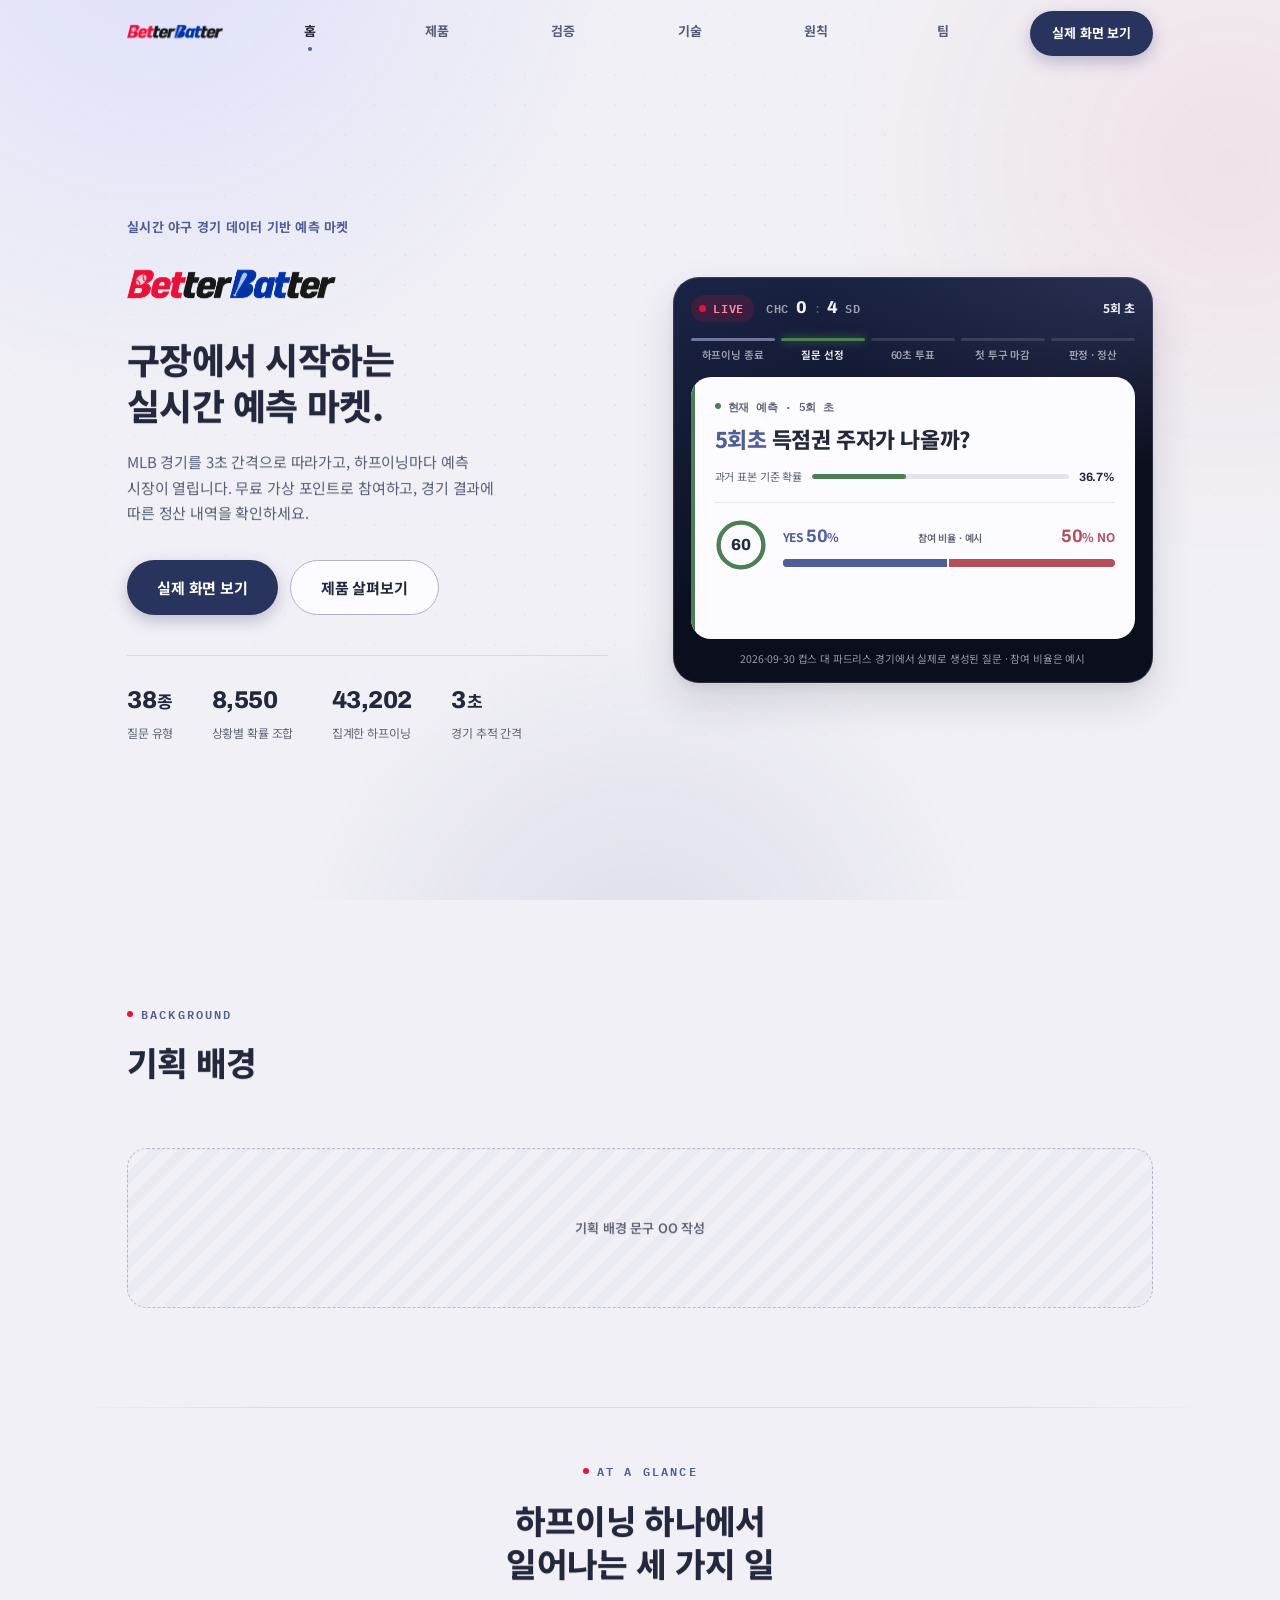
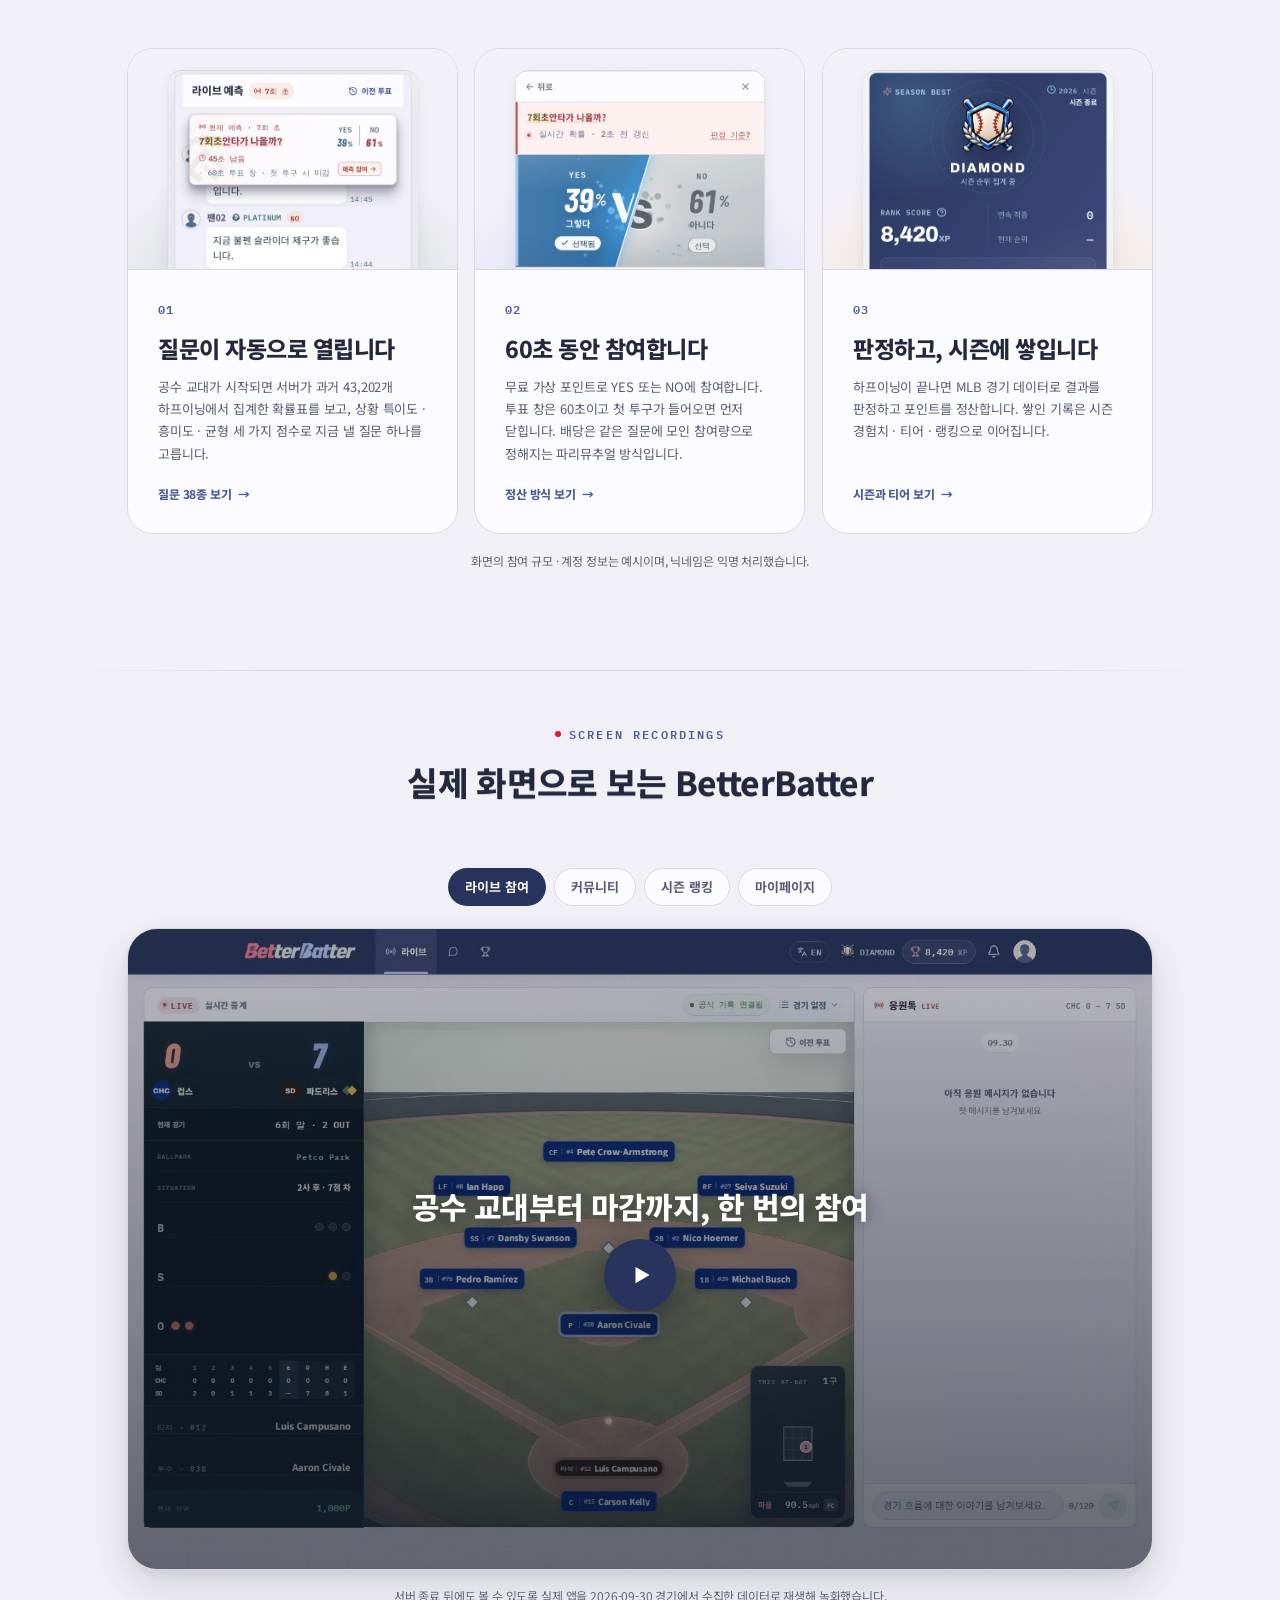
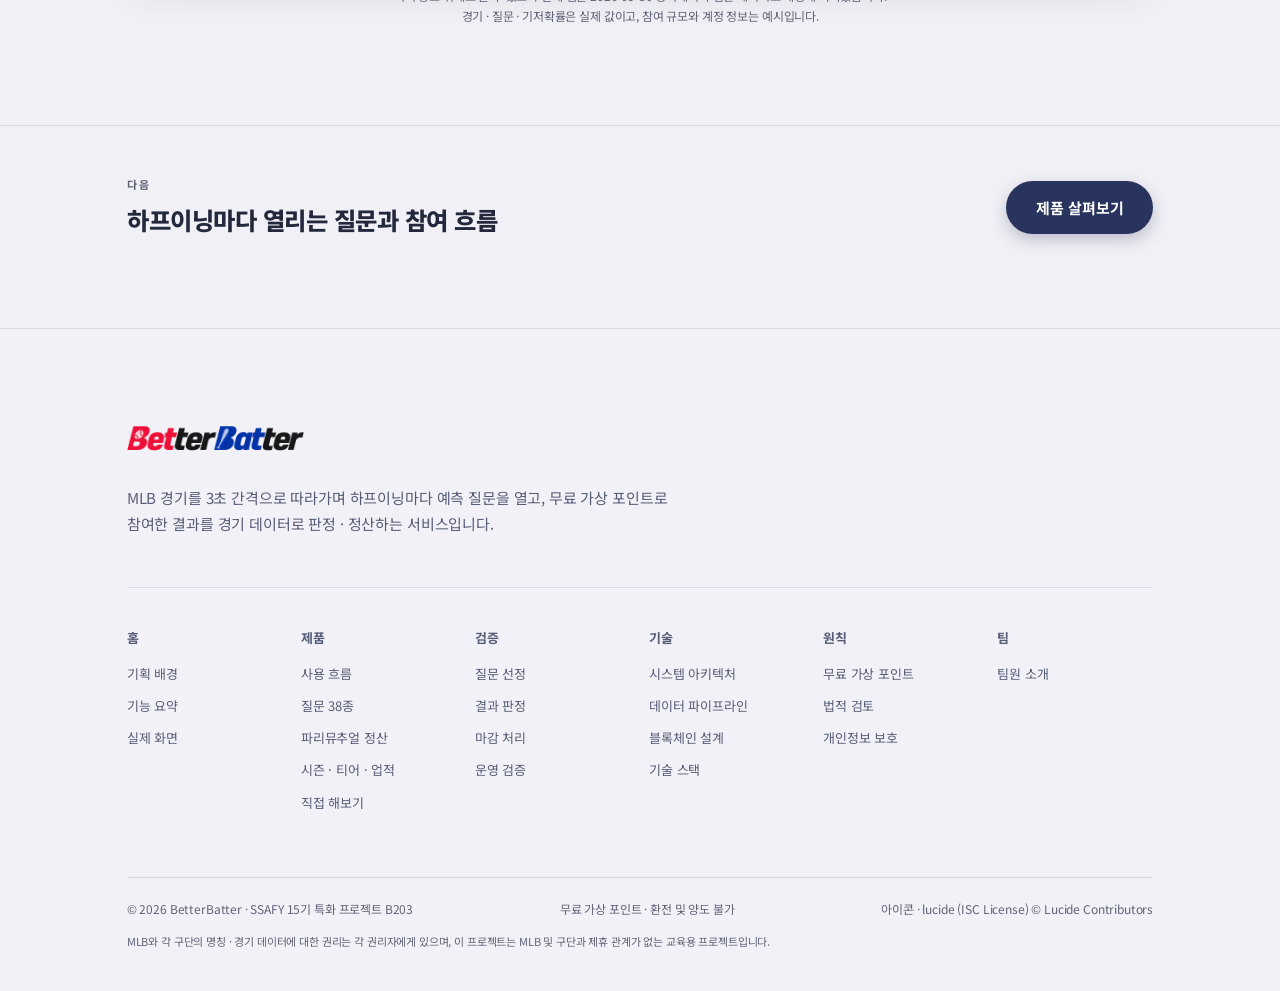
==== index.html @ ef6a7264 "refactor: 레포지토리 구조 변경" ====
<!doctype html>
<html lang="ko">
<head>
  <meta charset="utf-8">
  <meta name="viewport" content="width=device-width, initial-scale=1, viewport-fit=cover">
  <meta name="theme-color" content="#F1F0F6">

  <title>BetterBatter — 실시간 야구 경기 데이터 기반 예측 마켓</title>
  <meta name="description" content="MLB 경기를 3초 간격으로 따라가며 하프이닝마다 예측 질문을 열고, 무료 가상 포인트로 참여한 결과를 경기 데이터로 판정 · 정산하는 서비스입니다.">
  <meta name="author" content="BetterBatter · SSAFY 15기 B203">

  <!-- 공유 카드 (Open Graph / Twitter)
       og:image · og:url은 전체 주소여야 한다. GitHub Pages 기본 주소 기준이며,
       주소가 바뀌면 6개 문서의 이 블록을 함께 고친다. -->
  <meta property="og:type" content="website">
  <meta property="og:title" content="BetterBatter — 실시간 야구 경기 데이터 기반 예측 마켓">
  <meta property="og:description" content="MLB 경기를 3초 간격으로 따라가며 하프이닝마다 예측 질문을 열고, 무료 가상 포인트로 참여한 결과를 경기 데이터로 판정 · 정산하는 서비스입니다.">
  <meta property="og:site_name" content="BetterBatter">
  <meta property="og:locale" content="ko_KR">
  <meta property="og:url" content="https://seonmin-s2.github.io/betterbatter_landing/">
  <meta property="og:image" content="https://seonmin-s2.github.io/betterbatter_landing/assets/og-image.png">
  <meta property="og:image:width" content="1200">
  <meta property="og:image:height" content="630">
  <meta property="og:image:alt" content="BetterBatter — 구장에서 시작하는 실시간 예측 마켓">
  <meta name="twitter:card" content="summary_large_image">
  <meta name="twitter:image" content="https://seonmin-s2.github.io/betterbatter_landing/assets/og-image.png">

  <link rel="icon" href="assets/brand/favicon-64.png" type="image/png">
  <link rel="apple-touch-icon" href="assets/brand/apple-touch-icon.png">

  <!-- 서체 — 앱(ui/src/styles.css)과 같은 네 가족.
       본문 Noto Sans KR · 라틴 제목과 숫자 Archivo · 스코어 Barlow Condensed · 기록 IBM Plex Mono.
       불러오지 못해도 시스템 서체로 자연스럽게 떨어진다. -->
  <link rel="preconnect" href="https://fonts.googleapis.com">
  <link rel="preconnect" href="https://fonts.gstatic.com" crossorigin>
  <link rel="stylesheet" href="https://fonts.googleapis.com/css2?family=Archivo:wght@500;600;700;800&family=Barlow+Condensed:ital,wght@1,600;1,700;1,800&family=IBM+Plex+Mono:wght@500;600&family=Noto+Sans+KR:wght@400;500;600;700;800&display=swap">

  <!-- ── 스타일 ────────────────────────────────────────────────────
       css/base 는 여섯 페이지가 함께 쓰고, css/pages/<페이지> 는 이 페이지 전용입니다.
       읽는 순서 = 겹치는 순서.
       ------------------------------------------------------------ -->
  <link rel="stylesheet" href="css/base/00-tokens.css">
  <link rel="stylesheet" href="css/base/01-base.css">
  <link rel="stylesheet" href="css/base/02-layout.css">
  <link rel="stylesheet" href="css/base/03-motion.css">
  <link rel="stylesheet" href="css/base/04-components.css">
  <link rel="stylesheet" href="css/base/05-closing.css">
  <link rel="stylesheet" href="css/pages/home/hero.css">
  <link rel="stylesheet" href="css/pages/home/glance.css">
  <link rel="stylesheet" href="css/pages/home/film.css">

  <script type="module" src="js/main.js"></script>

  <!-- 안전장치 ------------------------------------------------------------
       등장 연출([data-reveal])은 처음에 opacity:0이라, JS가 못 돌면
       화면이 빈 채로 남는다. 아래 두 가지로 막는다.
         1) JS 자체가 꺼져 있으면  html에 .js가 안 붙어 → 모두 보임
         2) JS는 켜졌는데 모듈이 실패하면(예: file:// 로 직접 열었을 때)
            1.8초 뒤 .reveal-fallback이 붙어 → 모두 보임
       ※ file:// 에서는 ES 모듈이 CORS로 막힙니다. 로컬 확인은 반드시
         간이 서버로 여세요 (README의 "로컬에서 보기" 참고).
       --------------------------------------------------------------------- -->
  <script>
    document.documentElement.classList.add("js");
    setTimeout(function () {
      var root = document.documentElement;
      if (!root.classList.contains("is-ready")) root.classList.add("reveal-fallback");
    }, 1800);
  </script>
</head>

<body data-page="home">
  <a class="sr-only" href="#main">본문으로 건너뛰기</a>

  <!-- 화면에 고정된 분위기 레이어 (인디고 글로우 + 도트 그리드) -->
  <div class="page-atmosphere" aria-hidden="true"></div>

  <!-- 상단바와 푸터는 js/shared/chrome.js가 js/data/site.js의 NAV로 만든다.
       목차를 고칠 때 페이지 6장을 모두 열지 않도록 한 곳에 모아 두었다. -->
  <header class="site-nav"></header>
  <div class="scroll-progress" aria-hidden="true"></div>

  <main class="page-main" id="main">

    <!-- ══════════════════════════════════════════════════════════
         HERO — 서비스 선언 + 라이브 마켓 무대
         문구는 앱 소개 화면(/about)과 같다. 무대는 js/pages/home/heroMarket.js가 그린다.
         ══════════════════════════════════════════════════════════ -->
    <section class="hero" id="top">
      <div class="shell shell--wide">
        <div class="hero__grid">

          <div class="hero__copy" data-reveal-group="110">
            <p class="hero__kicker" data-reveal="fade">실시간 야구 경기 데이터 기반 예측 마켓</p>
            <h1 data-reveal>
              <img class="hero__wordmark" src="assets/brand/wordmark.webp" alt="BetterBatter" width="1583" height="446">
              <span class="hero__title">구장에서 시작하는<br>실시간 예측 마켓.</span>
            </h1>
            <p class="hero__lead" data-reveal>
              MLB 경기를 3초 간격으로 따라가고, 하프이닝마다 예측 시장이 열립니다.
              무료 가상 포인트로 참여하고, 경기 결과에 따른 정산 내역을 확인하세요.
            </p>
            <div class="hero__actions" data-reveal>
              <a class="btn btn--solid btn--lg" href="#film">실제 화면 보기</a>
              <a class="btn btn--outline btn--lg" href="product.html">제품 살펴보기</a>
            </div>
            <!-- 수치는 js/pages/home/home.data.js의 HERO_FACTS로 렌더 · 카운트업 -->
            <div class="hero__facts" data-reveal="fade"></div>
          </div>

          <div class="hero__stage" data-reveal="scale">
            <div class="stage" role="img"
                 aria-label="하프이닝이 끝나면 질문이 열리고, 60초 동안 투표한 뒤 첫 투구에 마감되는 과정을 실제 경기에서 생성된 질문으로 재생하는 화면"></div>
          </div>

        </div>
      </div>
    </section>

    <section class="section" id="why">
      <div class="shell shell--wide">
        <div class="section-head" data-reveal-group>
          <p class="eyebrow" data-reveal="fade">Background</p>
          <h2 class="section-title" data-reveal>기획 배경</h2>
        </div>
        <div class="placeholder" data-reveal>기획 배경 문구 OO 작성</div>
      </div>
    </section>

    <!-- ══════════════════════════════════════════════════════════
         기능 요약 3장 — 자세한 내용은 제품 페이지에서
         화면은 실제 앱을 수집 데이터로 띄워 캡처한 것 (assets/screens)
         ══════════════════════════════════════════════════════════ -->
    <section class="section" id="glance">
      <div class="shell shell--wide">

        <div class="section-head section-head--center" data-reveal-group>
          <p class="eyebrow" data-reveal="fade">At a Glance</p>
          <h2 class="section-title" data-reveal>하프이닝 하나에서<br>일어나는 세 가지 일</h2>
        </div>

        <div class="glance" data-reveal-group="90">
          <a class="glance__card" href="product.html#questions" data-reveal style="--tone: var(--market-green)">
            <span class="glance__shot"><img src="assets/screens/glance-questions.webp" alt="라이브 화면에 열린 예측 질문 카드" width="1170" height="1100" loading="lazy"></span>
            <span class="glance__body">
              <span class="glance__num">01</span>
              <span class="glance__title">질문이 자동으로 열립니다</span>
              <span class="glance__desc">
                공수 교대가 시작되면 서버가 과거 43,202개 하프이닝에서 집계한 확률표를 보고,
                상황 특이도 · 흥미도 · 균형 세 가지 점수로 지금 낼 질문 하나를 고릅니다.
              </span>
              <span class="glance__more">질문 38종 보기</span>
            </span>
          </a>

          <a class="glance__card" href="product.html#payout" data-reveal style="--tone: var(--market-blue)">
            <span class="glance__shot"><img src="assets/screens/glance-vote.webp" alt="YES 또는 NO를 고르고 참여 포인트를 정하는 참여 화면" width="1170" height="1100" loading="lazy"></span>
            <span class="glance__body">
              <span class="glance__num">02</span>
              <span class="glance__title">60초 동안 참여합니다</span>
              <span class="glance__desc">
                무료 가상 포인트로 YES 또는 NO에 참여합니다. 투표 창은 60초이고 첫 투구가 들어오면
                먼저 닫힙니다. 배당은 같은 질문에 모인 참여량으로 정해지는 파리뮤추얼 방식입니다.
              </span>
              <span class="glance__more">정산 방식 보기</span>
            </span>
          </a>

          <a class="glance__card" href="product.html#season" data-reveal style="--tone: var(--market-gold)">
            <span class="glance__shot"><img src="assets/screens/glance-season.webp" alt="시즌 티어와 랭킹 점수를 보여 주는 랭킹 화면" width="1170" height="1100" loading="lazy"></span>
            <span class="glance__body">
              <span class="glance__num">03</span>
              <span class="glance__title">판정하고, 시즌에 쌓입니다</span>
              <span class="glance__desc">
                하프이닝이 끝나면 MLB 경기 데이터로 결과를 판정하고 포인트를 정산합니다.
                쌓인 기록은 시즌 경험치 · 티어 · 랭킹으로 이어집니다.
              </span>
              <span class="glance__more">시즌과 티어 보기</span>
            </span>
          </a>
        </div>

        <p class="glance__note" data-reveal="fade">화면의 참여 규모 · 계정 정보는 예시이며, 닉네임은 익명 처리했습니다.</p>

      </div>
    </section>

    <!-- ══════════════════════════════════════════════════════════
         FILM — 실제 앱 화면 녹화
         ══════════════════════════════════════════════════════════ -->
    <section class="section film" id="film">
      <div class="shell shell--wide">

        <div class="section-head section-head--center" data-reveal-group>
          <p class="eyebrow" data-reveal="fade">Screen Recordings</p>
          <h2 class="section-title" data-reveal>실제 화면으로 보는 BetterBatter</h2>
        </div>

        <!-- 탭은 js/pages/home/film.js가 home.data.js의 FILMS로 만든다 -->
        <div class="film__tabs" role="tablist" aria-label="영상 고르기" data-reveal="fade"></div>

        <div class="film__frame" id="film-frame" data-reveal="scale">
          <!-- preload="none" — 재생 버튼을 누르기 전까지 영상을 내려받지 않는다 -->
          <video class="film__video" playsinline preload="none" muted></video>

          <div class="film__cover">
            <p class="film__cover-title"></p>
            <button class="film__play" type="button" aria-label="영상 재생"></button>
          </div>

          <div class="film__controls">
            <button class="film__ctrl" type="button" data-film-toggle aria-label="재생"></button>
            <div class="film__bar"><div class="film__bar-fill"></div></div>
            <span class="film__time">0:00 / 0:00</span>
            <button class="film__ctrl" type="button" data-film-full aria-label="전체화면"></button>
          </div>
        </div>

        <p class="film__note" data-reveal="fade">
          서버 종료 뒤에도 볼 수 있도록 실제 앱을 2026-09-30 경기에서 수집한 데이터로 재생해 녹화했습니다.<br>
          경기 · 질문 · 기저확률은 실제 값이고, 참여 규모와 계정 정보는 예시입니다.
        </p>

      </div>
    </section>

    <!-- ══════════════════════════════════════════════════════════
         다음 페이지로
         ══════════════════════════════════════════════════════════ -->
    <section class="page-next">
      <div class="shell shell--wide">
        <div class="page-next__inner" data-reveal="fade">
          <div>
            <p class="page-next__label">다음</p>
            <p class="page-next__title">하프이닝마다 열리는 질문과 참여 흐름</p>
          </div>
          <a class="btn btn--solid btn--lg" href="product.html">제품 살펴보기</a>
        </div>
      </div>
    </section>

  </main>

  <footer class="site-footer"></footer>
</body>
</html>
---- css/base/00-tokens.css ----
/* ==========================================================================
   00-tokens.css — BetterBatter 랜딩 디자인 토큰
   --------------------------------------------------------------------------
   단일 출처
     · 앱 색 · 서체    ui/src/styles.css (:root)
     · 소개 화면 색    ui/src/landing.css (.bbl — ink · paper · coral · gold)
     · 브랜드 원색     ui/public/brand/better-batter-wordmark.webp 에서 추출
   앱 값을 그대로 가져오고, 랜딩 전용(넓은 화면 · 큰 타이포)만 뒤에 덧붙였다.

   ⚠️ 색을 바꾸려면 여기 [1] 원색 블록만 고치면 화면 전체가 따라온다.
      HEX를 다른 파일에 직접 쓰지 않는다 — 반드시 var(--...)를 경유한다.
   ========================================================================== */

:root {
  /* ------------------------------------------------------------------
     [1] 원색 — 팔레트의 원본
     ------------------------------------------------------------------ */
  /* 로고 3색 (워드마크에서 추출). 로고 전용이라 보정하지 않는다. */
  --brand-red: #ee0f38;
  --brand-blue: #0033a8;
  --brand-black: #171717;

  /* 앱 (styles.css) */
  --app-bg: #f1f0f6;
  --app-surface: #fcfbff;
  --app-surface-2: #f3f1f8;
  --app-surface-3: #e4e2ec;
  --app-line: #dad7e4;
  --app-line-strong: #b4b0c4;
  --app-text: #24283d;
  --app-soft: #575d76;
  --app-muted: #747990;
  --app-accent: #4f5d9a;
  --app-accent-deep: #e8eaf6;
  --app-nav: #29345e;
  --app-highlight: #c8ceff;
  --app-success: #3f7466;
  --app-danger: #b34f5b;

  /* 소개 화면 (landing.css) — 어두운 무대와 마켓 톤 */
  --stage-ink: #0a0e1d;
  --stage-ink-2: #111834;
  --stage-ink-3: #1b2447;
  --tone-coral: #e8635f;
  --tone-lav: #8b95e0;
  --tone-gold: #f2b33d;
  --tone-turf: #4e7f52;

  /* ------------------------------------------------------------------
     [2] 역할 기반 컬러 — 실제 마크업은 이 이름만 쓴다
     ------------------------------------------------------------------ */
  --color-primary: var(--app-accent);
  --color-primary-strong: var(--app-nav);
  --color-primary-soft: var(--app-highlight);
  --color-primary-faint: var(--app-accent-deep);

  /* 흰 글씨를 얹는 채워진 버튼 — 앱 네이비 (흰 글씨 대비 12.0:1) */
  --color-action: var(--app-nav);
  --color-action-hover: #1f284b;
  --color-action-disabled: #c9cbe0;

  /* 강조 한 점 — 로고 레드. 면이 아니라 선 · 점 · 형광펜에만 쓴다 */
  --color-signal: var(--brand-red);
  --color-signal-soft: rgba(238, 15, 56, 0.14);

  --color-background: var(--app-bg);
  --color-surface: var(--app-surface);
  --color-surface-tint: var(--app-surface-2);
  --color-surface-sunken: var(--app-surface-3);
  --color-scrim: rgba(10, 14, 29, 0.5);

  --color-border: var(--app-line);
  --color-border-strong: var(--app-line-strong);
  --color-divider: #e8e6ef;

  --color-text-primary: var(--app-text);
  --color-text-secondary: var(--app-soft);
  /* 앱의 --muted(#747990)는 배경 위 3.8:1이라 작은 글씨 기준(4.5:1)에 못 미친다.
     랜딩은 11~12px 고지 문구에 이 색을 쓰므로 같은 계열로 한 단계 어둡게 둔다 (5.25:1). */
  --color-text-tertiary: #5f6376;
  --color-text-accent: var(--app-accent);
  --color-text-on-primary: #ffffff;

  --color-success: var(--app-success);
  --color-danger: var(--app-danger);

  /* 어두운 무대 위 글자 (히어로 · 라이브 장면) */
  --color-stage: var(--stage-ink);
  --color-on-stage: #f4f3fa;
  --color-on-stage-dim: rgba(244, 243, 250, 0.62);
  --color-on-stage-line: rgba(255, 255, 255, 0.13);
  --color-signal-on-stage: #ff8a9d; /* 어두운 무대 위 LIVE 글자 — 로고 레드를 밝혀 대비 확보 */

  /* 마켓 카드 톤 — 서버 응답의 tone 값(coral · blue · green · gold)과 1:1 */
  --market-coral: var(--tone-coral);
  --market-blue: var(--tone-lav);
  --market-green: var(--tone-turf);
  --market-gold: var(--tone-gold);

  /* YES / NO — 앱 투표 카드와 같은 두 색 */
  --vote-yes: var(--app-accent);
  --vote-no: var(--app-danger);

  /* ------------------------------------------------------------------
     [3] 타이포그래피 — 앱과 같은 세 서체
        본문 Noto Sans KR · 라틴 제목과 숫자 Archivo · 기록 IBM Plex Mono
     ------------------------------------------------------------------ */
  --font-family: "Noto Sans KR", system-ui, -apple-system, "Apple SD Gothic Neo", "Malgun Gothic", sans-serif;
  --font-display: "Archivo", "Noto Sans KR", sans-serif;
  --font-mono: "IBM Plex Mono", ui-monospace, "SFMono-Regular", Menlo, Consolas, monospace;

  /* 앱 스케일 (styles.css의 --type-*) */
  --font-title: 20px;
  --font-heading: 17px;
  --font-body: 15px;
  --font-label: 13px;
  --font-caption: 12px;
  --font-micro: 11px;

  /* 랜딩 전용 — 뷰포트 반응형(clamp) */
  --font-hero: clamp(34px, 4.6vw, 62px);
  --font-section: clamp(24px, 2.6vw, 36px);
  --font-lead: clamp(15px, 1.1vw, 17px);
  --font-eyebrow: 12px;

  --leading-tight: 1.28;
  --leading-normal: 1.55;
  --leading-relaxed: 1.7;
  --tracking-tight: -0.02em;
  --tracking-normal: -0.01em;
  --tracking-eyebrow: 0.18em;

  /* ------------------------------------------------------------------
     [4] 형태 · 깊이 — 앱 --radius(11px) 기준
     ------------------------------------------------------------------ */
  --radius-xs: 7px;
  --radius-sm: 11px;
  --radius-md: 15px;
  --radius-lg: 20px;
  --radius-xl: 26px;
  --radius-pill: 999px;

  /* 그림자 기준색 — 앱 잉크(#24283d) 계열 */
  --shadow-xs: 0 1px 2px rgba(36, 40, 61, 0.06);
  --shadow-card: 0 1px 2px rgba(36, 40, 61, 0.05), 0 4px 14px rgba(36, 40, 61, 0.07);
  --shadow-raised: 0 2px 4px rgba(36, 40, 61, 0.06), 0 10px 24px rgba(36, 40, 61, 0.09);
  --shadow-float: 0 4px 8px rgba(36, 40, 61, 0.07), 0 18px 40px rgba(36, 40, 61, 0.14);
  --shadow-action: 0 6px 16px rgba(41, 52, 94, 0.26);

  /* ------------------------------------------------------------------
     [5] 모션
     ------------------------------------------------------------------ */
  --duration-fast: 130ms;
  --duration-base: 220ms;
  --duration-slow: 360ms;
  --duration-reveal: 760ms;
  --ease-out: cubic-bezier(0.22, 1, 0.36, 1);
  --ease-spring: cubic-bezier(0.34, 1.4, 0.64, 1);

  /* ------------------------------------------------------------------
     [6] 랜딩 레이아웃
     ------------------------------------------------------------------ */
  --shell-max: 1000px;      /* 본문 최대 폭 */
  --shell-wide: 1180px;     /* 넓게 쓰는 블록(그리드 · 화면 · 영상) */
  --shell-pad: clamp(20px, 6vw, 96px);
  --section-gap: clamp(88px, 11vh, 168px);
  --nav-height: 68px;
}

/* 애니메이션 최소화를 요청한 사용자에게는 전환 효과를 걷어낸다. */
@media (prefers-reduced-motion: reduce) {
  :root {
    --duration-fast: 0ms;
    --duration-base: 0ms;
    --duration-slow: 0ms;
    --duration-reveal: 0ms;
  }
}
---- css/base/01-base.css ----
/* ==========================================================================
   01-base.css — 리셋 · 타이포 기본값 · 공통 텍스트 요소
   ========================================================================== */

*,
*::before,
*::after {
  box-sizing: border-box;
}

html {
  scroll-behavior: smooth;
  /* 앵커 이동 시 고정 상단바에 제목이 가리지 않게 */
  scroll-padding-top: calc(var(--nav-height) + 16px);
  -webkit-text-size-adjust: 100%;

  /* 등장 전 좌우로 밀어 둔 요소([data-reveal="right"] 등)가
     잠깐 가로 스크롤을 만드는 것을 막는다.
     hidden이 아니라 clip을 쓰는 이유: hidden은 스크롤 컨테이너를 만들어
     position: sticky와 scroll-padding-top이 함께 깨진다. */
  overflow-x: clip;
}

@media (prefers-reduced-motion: reduce) {
  html {
    scroll-behavior: auto;
  }
}

body {
  margin: 0;
  background: var(--color-background);
  color: var(--color-text-primary);
  font-family: var(--font-family);
  font-size: var(--font-body);
  line-height: var(--leading-normal);
  letter-spacing: var(--tracking-normal);
  word-break: keep-all;
  -webkit-font-smoothing: antialiased;
  -moz-osx-font-smoothing: grayscale;
  overflow-x: hidden;
}

/* 메뉴 시트가 열려 있는 동안 배경 스크롤 잠금 */
body.is-locked {
  overflow: hidden;
}

h1,
h2,
h3,
h4,
p,
figure,
blockquote {
  margin: 0;
}

ul,
ol {
  margin: 0;
  padding: 0;
  list-style: none;
}

img,
svg,
video {
  display: block;
  max-width: 100%;
}

/* hidden 속성이 항상 이기게 한다.
   .btn처럼 display를 지정한 클래스가 붙으면 브라우저 기본 [hidden] 규칙이
   밀려나서, 주소가 없어 감춘 버튼이 그대로 보이는 문제가 있다. */
[hidden] {
  display: none !important;
}

a {
  color: inherit;
  text-decoration: none;
}

button {
  font: inherit;
  color: inherit;
  background: none;
  border: 0;
  padding: 0;
  cursor: pointer;
}

/* 키보드 포커스 표시 — outline은 요소의 모서리 곡률을 그대로 따라간다 */
:where(a, button, [tabindex]):focus-visible {
  outline: 2px solid var(--color-primary);
  outline-offset: 2px;
}

::selection {
  background: var(--color-primary-soft);
  color: var(--color-text-primary);
}

/* --------------------------------------------------------------------------
   공통 타이포 유틸 — 섹션마다 반복되는 3종 세트
   -------------------------------------------------------------------------- */

.eyebrow {
  display: inline-flex;
  align-items: center;
  gap: 8px;
  margin: 0 0 18px;
  font-family: var(--font-mono);
  font-size: var(--font-eyebrow);
  font-weight: 600;
  letter-spacing: var(--tracking-eyebrow);
  text-transform: uppercase;
  color: var(--color-text-accent);
}

/* 로고 레드 한 점 — 섹션 표지 */
.eyebrow::before {
  content: "";
  width: 6px;
  height: 6px;
  border-radius: 50%;
  background: var(--color-signal);
}

.section-title {
  font-size: var(--font-section);
  font-weight: 800;
  line-height: var(--leading-tight);
  letter-spacing: var(--tracking-tight);
  color: var(--color-text-primary);
  text-wrap: balance;
}

.section-lead {
  margin-top: 18px;
  max-width: 58ch;
  font-size: var(--font-lead);
  line-height: var(--leading-relaxed);
  color: var(--color-text-secondary);
  text-wrap: pretty;
}

.accent {
  color: var(--color-text-accent);
}

/* 형광펜 — 앱의 하이라이트(#c8ceff)와 같은 인상 */
.mark {
  background: linear-gradient(
    to top,
    var(--color-primary-soft) 0 40%,
    transparent 40% 100%
  );
  padding: 0 2px;
}

.mono {
  font-family: var(--font-mono);
  font-size: 0.88em;
  letter-spacing: 0;
}

/* 숫자 · 라틴 제목 — 앱의 스코어보드와 같은 서체 */
.num {
  font-family: var(--font-display);
  font-variant-numeric: tabular-nums;
  letter-spacing: -0.02em;
}

/* 스크린리더 전용 — 시각적으로 감추되 접근성 트리에는 남긴다 */
.sr-only {
  position: absolute;
  width: 1px;
  height: 1px;
  padding: 0;
  margin: -1px;
  overflow: hidden;
  clip: rect(0 0 0 0);
  clip-path: inset(50%);
  white-space: nowrap;
  border: 0;
}
---- css/base/02-layout.css ----
/* ==========================================================================
   02-layout.css — 페이지 골격
   상단바 / 스크롤 진행바 / 섹션 셸 / 배경 분위기 / 푸터
   ========================================================================== */

/* --------------------------------------------------------------------------
   페이지 배경 — 스크롤과 무관하게 화면에 고정된 분위기 레이어
   섹션마다 배경색을 다르게 칠하는 대신, 앱 인디고와 로고 레드를 아주 옅게 깔아
   전체가 하나의 면으로 이어지게 한다.
   -------------------------------------------------------------------------- */
.page-atmosphere {
  position: fixed;
  inset: 0;
  z-index: 0;
  pointer-events: none;
  background:
    radial-gradient(60vw 60vw at 12% -8%, rgba(200, 206, 255, 0.46), transparent 62%),
    radial-gradient(52vw 52vw at 96% 18%, rgba(238, 15, 56, 0.06), transparent 60%),
    radial-gradient(46vw 46vw at 50% 108%, rgba(79, 93, 154, 0.12), transparent 60%);
}

/* 아주 옅은 도트 그리드 — 화면이 비어 보이지 않게 하는 최소한의 질감 */
.page-atmosphere::after {
  content: "";
  position: absolute;
  inset: 0;
  background-image: radial-gradient(rgba(36, 40, 61, 0.06) 1px, transparent 1px);
  background-size: 30px 30px;
  mask-image: radial-gradient(70% 60% at 50% 40%, #000 0%, transparent 100%);
  -webkit-mask-image: radial-gradient(70% 60% at 50% 40%, #000 0%, transparent 100%);
}

/* 커서를 따라다니는 인디고 글로우 (데스크톱 · 포인터 기기 전용).
   위치는 js/shared/reveal.js가 --mx / --my로 넣어 준다. */
.cursor-glow {
  position: fixed;
  top: 0;
  left: 0;
  width: 520px;
  height: 520px;
  margin: -260px 0 0 -260px;
  z-index: 1;
  pointer-events: none;
  opacity: 0;
  border-radius: 50%;
  background: radial-gradient(circle, rgba(79, 93, 154, 0.13), transparent 66%);
  transform: translate3d(var(--mx, 50vw), var(--my, 50vh), 0);
  transition: opacity var(--duration-slow) var(--ease-out);
}

.cursor-glow.is-visible {
  opacity: 1;
}

@media (hover: none), (prefers-reduced-motion: reduce) {
  .cursor-glow {
    display: none;
  }
}

/* --------------------------------------------------------------------------
   상단바 — Emour 랜딩과 같은 고정 내비 구조.
   스크롤하면 유리처럼 흐려지며 헤어라인이 생긴다.
   -------------------------------------------------------------------------- */
.site-nav {
  position: fixed;
  inset: 0 0 auto;
  z-index: 100;
  height: var(--nav-height);
  display: flex;
  align-items: center;
  transition:
    background var(--duration-base) var(--ease-out),
    box-shadow var(--duration-base) var(--ease-out),
    border-color var(--duration-base) var(--ease-out);
  border-bottom: 1px solid transparent;
}

/* 패널이 열리면 상단바와 패널이 하나의 흰 면으로 이어진다
   (상단바만 반투명이면 두 면의 경계가 어색하게 보인다) */
.site-nav.is-mega-open {
  background: var(--color-surface);
  backdrop-filter: none;
  -webkit-backdrop-filter: none;
  border-bottom-color: transparent;
  box-shadow: none;
}

.site-nav.is-stuck {
  background: rgba(241, 240, 246, 0.84);
  backdrop-filter: saturate(150%) blur(14px);
  -webkit-backdrop-filter: saturate(150%) blur(14px);
  border-bottom-color: var(--color-border);
  box-shadow: var(--shadow-xs);
}

.nav-shell {
  width: 100%;
  max-width: var(--shell-wide);
  margin: 0 auto;
  padding: 0 var(--shell-pad);
  display: flex;
  align-items: center;
  gap: 24px;
}

.nav-brand {
  display: inline-flex;
  align-items: center;
  gap: 9px;
  flex-shrink: 0;
}

/* 워드마크는 앱과 같은 원본(better-batter-wordmark)을 여백만 잘라 쓴다.
   (심볼만 필요한 자리에는 icon.png를 쓴다) */
.nav-brand__word {
  height: 27px;
  width: auto;
}

/* --------------------------------------------------------------------------
   가운데 링크 묶음 + 전체폭 메가패널

   항목은 링크이면서 트리거다. 눌러도 그 페이지로 가고, 올리거나 탭 포커스가
   닿으면 화면 폭을 다 쓰는 패널 하나가 내려온다.

   항목을 같은 폭의 다섯 칸에 나눠 세우고, 패널의 열도 같은 격자를 쓴다.
   그래서 "제품" 아래에 제품의 목차가, "검증" 아래에 검증의 목차가 선다.
   격자의 시작 위치·폭은 로고와 오른쪽 버튼 폭에 따라 달라지므로
   chrome.js가 실측해 --mega-left / --mega-width로 넣어 준다.
   -------------------------------------------------------------------------- */
.nav-links {
  flex: 1;
  min-width: 0;
  display: grid;
  grid-template-columns: repeat(var(--nav-count, 5), minmax(0, 1fr));
  align-items: center;
}

/* 항목은 각 칸의 가운데에 선다. 아래 패널의 목차도 같은 칸에서 가운데 정렬돼
   두 줄이 하나의 열로 읽힌다. */
.nav-item__link {
  position: relative;
  display: block;
  padding: 9px 2px 13px;
  text-align: center;
  font-size: var(--font-label);
  font-weight: 700;
  letter-spacing: var(--tracking-normal);
  color: var(--color-text-secondary);
  white-space: nowrap;
  transition: color var(--duration-fast) var(--ease-out);
}

.nav-item__link:hover,
.nav-item__link.is-hot {
  color: var(--color-text-accent);
}

/* 지금 보고 있는 페이지 — 밑줄 대신 아래에 점 하나 */
.nav-item__link.is-active {
  color: var(--color-text-primary);
}

.nav-item__link.is-active::after {
  content: "";
  position: absolute;
  left: 50%;
  bottom: 4px;
  width: 4px;
  height: 4px;
  margin-left: -2px;
  border-radius: 50%;
  background: var(--color-primary);
}

/* --------------------------------------------------------------------------
   메가패널 — 상단바 아래로 내려오는 한 판
   -------------------------------------------------------------------------- */
.nav-mega {
  position: absolute;
  top: 100%;
  left: 0;
  right: 0;
  background: var(--color-surface);
  border-bottom: 1px solid var(--color-border);
  box-shadow: var(--shadow-xs);
  animation: mega-drop var(--duration-base) var(--ease-out) both;
}

.nav-mega[hidden] {
  display: none;
}

@keyframes mega-drop {
  from { opacity: 0; transform: translateY(-8px); }
  to   { opacity: 1; transform: none; }
}

/* 열 격자 — 위 항목과 같은 시작점 · 같은 폭 · 같은 칸 수.

   좌우 여백을 링크 묶음의 좌우 여백과 똑같이 주면, 남는 내용 폭이 링크 묶음의
   폭과 정확히 같아진다. 그 위에 같은 칸 수의 균등 격자를 얹으므로
   각 열이 위 항목 바로 아래에 선다. (두 값은 chrome.js가 실측해 넣는다) */
.nav-mega__cols {
  width: 100%;
  max-width: var(--shell-wide);
  margin: 0 auto;
  padding: 22px var(--mega-right, var(--shell-pad)) 30px var(--mega-left, var(--shell-pad));
  display: grid;
  grid-template-columns: repeat(var(--mega-count, 5), minmax(0, 1fr));
}

.nav-mega__items {
  display: grid;
  gap: 2px;
}

.nav-mega__item {
  padding: 7px 0;
  text-align: center;
  font-size: var(--font-label);
  color: var(--color-text-secondary);
  transition: color var(--duration-fast) var(--ease-out);
  word-break: keep-all;
}

.nav-mega__item:hover {
  color: var(--color-text-primary);
}

/* 지금 보고 있는 섹션 — 굵기와 글자색으로만 표시한다.
   점은 상단바 항목(지금 보는 페이지)에만 쓴다. */
.nav-mega__item.is-current {
  color: var(--color-text-primary);
  font-weight: 700;
}

.nav-actions {
  display: flex;
  align-items: center;
  gap: 8px;
  flex-shrink: 0;
}

/* 모바일 메뉴 토글 — 3줄이 X로 바뀐다 */
.nav-toggle {
  display: none;
  width: 42px;
  height: 42px;
  border-radius: var(--radius-sm);
  border: 1px solid var(--color-border);
  background: var(--color-surface);
  place-items: center;
  transition: border-color var(--duration-fast) var(--ease-out);
}

.nav-toggle:hover {
  border-color: var(--color-primary);
}

.nav-toggle__bars {
  position: relative;
  width: 17px;
  height: 11px;
}

.nav-toggle__bars span {
  position: absolute;
  left: 0;
  width: 100%;
  height: 1.6px;
  border-radius: 2px;
  background: var(--color-text-primary);
  transition: transform var(--duration-base) var(--ease-out), opacity var(--duration-fast);
}

.nav-toggle__bars span:nth-child(1) { top: 0; }
.nav-toggle__bars span:nth-child(2) { top: 50%; transform: translateY(-50%); }
.nav-toggle__bars span:nth-child(3) { bottom: 0; }

.nav-toggle[aria-expanded="true"] .nav-toggle__bars span:nth-child(1) {
  transform: translateY(4.7px) rotate(45deg);
}
.nav-toggle[aria-expanded="true"] .nav-toggle__bars span:nth-child(2) {
  opacity: 0;
}
.nav-toggle[aria-expanded="true"] .nav-toggle__bars span:nth-child(3) {
  transform: translateY(-4.7px) rotate(-45deg);
}

/* --------------------------------------------------------------------------
   모바일 시트 — 페이지마다 아코디언 한 칸
   좁은 화면에서는 올려서 펼치는 방식이 통하지 않으므로,
   같은 상세 목차를 눌러서 펼치는 형태로 바꾼다.
   -------------------------------------------------------------------------- */
.nav-sheet {
  position: fixed;
  inset: var(--nav-height) 0 0;
  z-index: 99;
  display: none;
  flex-direction: column;
  padding: 8px var(--shell-pad) 32px;
  overflow-y: auto;
  overscroll-behavior: contain;
  background: rgba(241, 240, 246, 0.98);
  backdrop-filter: blur(16px);
  -webkit-backdrop-filter: blur(16px);
  border-top: 1px solid var(--color-border);
  transform-origin: top center;
  animation: sheet-in var(--duration-base) var(--ease-out);
}

.nav-sheet.is-open {
  display: flex;
}

@keyframes sheet-in {
  from { opacity: 0; transform: translateY(-8px); }
  to   { opacity: 1; transform: translateY(0); }
}

.nav-sheet__group {
  border-bottom: 1px solid var(--color-divider);
}

.nav-sheet__group:last-child {
  border-bottom: 0;
}

.nav-sheet__row {
  display: flex;
  align-items: center;
  justify-content: space-between;
  gap: 8px;
}

.nav-sheet__link {
  flex: 1;
  padding: 16px 2px;
  font-size: var(--font-heading);
  font-weight: 700;
  color: var(--color-text-primary);
  transition: color var(--duration-fast) var(--ease-out);
}

.nav-sheet__link:hover {
  color: var(--color-text-accent);
}

/* 지금 보고 있는 페이지 */
.nav-sheet__group.is-current .nav-sheet__link {
  color: var(--color-text-accent);
}

.nav-sheet__toggle {
  flex-shrink: 0;
  width: 40px;
  height: 40px;
  display: grid;
  place-items: center;
  border-radius: 50%;
  color: var(--color-text-tertiary);
  transition: color var(--duration-fast) var(--ease-out);
}

.nav-sheet__toggle:hover {
  color: var(--color-text-accent);
}

.nav-sheet__toggle svg {
  width: 18px;
  height: 18px;
  stroke: currentColor;
  fill: none;
  stroke-width: 2.2;
  stroke-linecap: round;
  stroke-linejoin: round;
  transition: transform var(--duration-base) var(--ease-out);
}

.nav-sheet__toggle[aria-expanded="true"] svg {
  transform: rotate(180deg);
}

.nav-sheet__subs {
  display: grid;
  gap: 2px;
  padding: 0 0 12px 12px;
}

.nav-sheet__subs[hidden] {
  display: none;
}

.nav-sheet__sub {
  position: relative;
  padding: 11px 12px;
  border-radius: var(--radius-sm);
  font-size: var(--font-label);
  font-weight: 600;
  color: var(--color-text-secondary);
  transition: color var(--duration-fast) var(--ease-out);
}

.nav-sheet__sub:hover {
  color: var(--color-text-primary);
}

.nav-sheet__sub.is-current {
  background: var(--color-primary-faint);
  color: var(--color-text-accent);
}

/* 스크롤 진행바 — 상단바 바로 아래에 붙는 1.5px 라인 */
.scroll-progress {
  position: fixed;
  top: var(--nav-height);
  left: 0;
  z-index: 101;
  height: 2px;
  width: 100%;
  transform: scaleX(var(--progress, 0));
  transform-origin: left center;
  background: linear-gradient(90deg, var(--color-primary), var(--color-signal));
  pointer-events: none;
}

/* 페이지가 여섯 장이라 링크 칸이 좁아지는 폭(1080px 이하)에서는
   메가패널 대신 모바일 시트로 넘긴다. 열이 좁으면 목차가 두 줄로 꺾인다. */
@media (max-width: 1080px) {
  .nav-links { display: none; }
  .nav-toggle { display: grid; }
  .nav-actions .btn--ghost { display: none; }
  .nav-shell { justify-content: space-between; }
}

/* 시트가 열려 있는 동안 본문 스크롤을 막는다 */
body.is-locked {
  overflow: hidden;
}

/* --------------------------------------------------------------------------
   하위 페이지 머리글
   홈은 히어로가 첫 화면을 맡고, 나머지 다섯 페이지는 이 블록으로 시작한다.
   페이지마다 제목 스타일이 갈리지 않게 한 곳에서 정한다.
   -------------------------------------------------------------------------- */
.page-hero {
  position: relative;
  padding-top: calc(var(--nav-height) + clamp(52px, 7vw, 104px));
  padding-bottom: clamp(36px, 4vw, 60px);
}

.page-hero__index {
  display: inline-flex;
  align-items: center;
  gap: 8px;
  font-family: var(--font-mono);
  font-size: var(--font-micro);
  letter-spacing: 0.1em;
  color: var(--color-text-accent);
}

.page-hero__index::after {
  content: "";
  width: 26px;
  height: 1px;
  background: var(--color-signal);
}

.page-hero__title {
  margin-top: 18px;
  font-size: var(--font-section);
  font-weight: 800;
  line-height: 1.16;
  letter-spacing: var(--tracking-tight);
  color: var(--color-text-primary);
  word-break: keep-all;
  text-wrap: balance;
}

.page-hero__lead {
  margin-top: 20px;
  max-width: 60ch;
  font-size: var(--font-lead);
  line-height: var(--leading-relaxed);
  color: var(--color-text-secondary);
  word-break: keep-all;
}

/* 페이지 안 목차 — 이 페이지의 섹션으로 바로 가는 알약들 */
.page-hero__jump {
  margin-top: 30px;
  display: flex;
  flex-wrap: wrap;
  gap: 8px;
}

/* 페이지 사이 이동 — 각 페이지 맨 아래 */
.page-next {
  padding-block: calc(var(--section-gap) * 0.5) clamp(56px, 7vw, 96px);
  border-top: 1px solid var(--color-border);
}

.page-next__inner {
  display: flex;
  align-items: center;
  justify-content: space-between;
  flex-wrap: wrap;
  gap: 20px;
}

.page-next__label {
  font-size: var(--font-micro);
  font-weight: 700;
  letter-spacing: var(--tracking-eyebrow);
  text-transform: uppercase;
  color: var(--color-text-tertiary);
}

.page-next__title {
  margin-top: 8px;
  font-size: clamp(20px, 1.9vw, 26px);
  font-weight: 800;
  letter-spacing: var(--tracking-tight);
  word-break: keep-all;
}

/* --------------------------------------------------------------------------
   섹션 셸
   -------------------------------------------------------------------------- */
.page-main {
  position: relative;
  z-index: 2;
}

.section {
  position: relative;
  padding-block: var(--section-gap);
}

/* 섹션이 연달아 놓이면 앞 섹션의 아래 여백과 뒤 섹션의 위 여백이 더해져
   화면 중간에 빈 띠가 남는다. 뒤에 오는 쪽의 위 여백만 절반으로 덜어
   섹션 사이 간격을 한 칸으로 맞춘다. (첫 섹션의 위 여백은 그대로 둔다) */
.page-hero + .section,
.section + .section {
  padding-block-start: calc(var(--section-gap) * 0.5);
}

/* 섹션 사이 헤어라인 — 색 대신 선으로만 구분한다 */
.section + .section::before {
  content: "";
  position: absolute;
  top: 0;
  left: 50%;
  transform: translateX(-50%);
  width: min(100% - var(--shell-pad) * 2, var(--shell-wide));
  height: 1px;
  background: linear-gradient(
    90deg,
    transparent,
    var(--color-border) 18%,
    var(--color-border) 82%,
    transparent
  );
}

.shell {
  width: 100%;
  max-width: var(--shell-max);
  margin: 0 auto;
  padding-inline: var(--shell-pad);
}

.shell--wide {
  max-width: var(--shell-wide);
}

/* 섹션 헤더 — 왼쪽 정렬(기본) / 가운데 정렬(--center)
   폭 제한은 헤더가 아니라 .section-lead 에만 건다.
   헤더에 62ch를 걸면 그 안의 큰 제목까지 좁아져서 원치 않는 곳에서 줄이 갈린다.
   제목의 줄바꿈은 마크업의 <br> 과 text-wrap: balance로 잡는다. */
.section-head {
  margin-bottom: clamp(40px, 5vw, 68px);
}

.section-head--center {
  margin-inline: auto;
  text-align: center;
}

.section-head--center .eyebrow {
  justify-content: center;
}

.section-head--center .section-lead {
  margin-inline: auto;
}


/* --------------------------------------------------------------------------
   푸터
   -------------------------------------------------------------------------- */
.site-footer {
  position: relative;
  z-index: 2;
  border-top: 1px solid var(--color-border);
  background: var(--color-surface-tint);
  padding-block: clamp(56px, 7vw, 88px) 40px;
}

/* 브랜드 소개가 한 줄, 그 아래 목차 칸들이 한 줄.
   나란히 두면 목차가 폭의 3분의 2만 받아 여섯 칸이 눌린다. */
.footer-top {
  display: grid;
  gap: clamp(36px, 4vw, 52px);
}

.footer-word {
  height: clamp(34px, 4.4vw, 50px);
  width: auto;
}

/* 서비스 한 줄 소개 — 넓은 화면에서는 문장이 끊기지 않고 한 줄로 놓인다 */
.footer-tagline {
  margin-top: 18px;
  max-width: 72ch;
  font-size: var(--font-body);
  line-height: var(--leading-relaxed);
  color: var(--color-text-secondary);
  word-break: keep-all;
}

/* 상단바와 같은 목차. 칸 수를 적어 두지 않고 남는 폭에 맞춰 나눈다 —
   페이지가 늘거나 줄어도 한 줄에 고르게 들어간다. */
.footer-links {
  display: grid;
  grid-template-columns: repeat(auto-fit, minmax(140px, 1fr));
  gap: 26px 18px;
  padding-top: clamp(30px, 3.4vw, 40px);
  border-top: 1px solid var(--color-border);
}

/* 칸 제목도 그 페이지로 가는 링크다 */
.footer-links__title {
  margin-bottom: 12px;
  font-size: var(--font-caption);
  font-weight: 700;
}

.footer-links__title a {
  color: var(--color-text-primary);
  transition: color var(--duration-fast) var(--ease-out);
}

.footer-links__title a:hover {
  color: var(--color-text-accent);
}


.footer-links li + li {
  margin-top: 9px;
}

.footer-links a {
  font-size: var(--font-label);
  color: var(--color-text-secondary);
  transition: color var(--duration-fast) var(--ease-out);
}

.footer-links a:hover {
  color: var(--color-text-accent);
}

/* 칸이 한 줄에 다 못 들어가면 6의 약수(3 · 2)로 끊는다 —
   5칸씩 접히면 마지막 한 칸만 아래 줄에 혼자 남는다. */
@media (max-width: 1099px) {
  .footer-links {
    grid-template-columns: repeat(3, minmax(0, 1fr));
  }
}

@media (max-width: 520px) {
  .footer-links {
    grid-template-columns: repeat(2, minmax(0, 1fr));
  }
}

.footer-bottom {
  margin-top: clamp(40px, 5vw, 64px);
  padding-top: 22px;
  border-top: 1px solid var(--color-border);
  display: flex;
  flex-wrap: wrap;
  gap: 10px 24px;
  justify-content: space-between;
  font-size: var(--font-caption);
  color: var(--color-text-tertiary);
}

@media (max-width: 760px) {
  .footer-top {
    gap: 40px;
  }
}

/* 권리 고지 — 푸터 맨 아래 한 줄 */
.footer-note {
  margin-top: 14px;
  font-size: var(--font-micro);
  line-height: var(--leading-relaxed);
  color: var(--color-text-tertiary);
}
---- css/base/03-motion.css ----
/* ==========================================================================
   03-motion.css — 스크롤 등장 · 반복 애니메이션
   --------------------------------------------------------------------------
   규칙: 등장 연출은 전부 [data-reveal] 하나로 통일한다.
        js/shared/reveal.js가 화면에 들어온 요소에 .is-in을 붙인다.
        같은 부모 안에서 순서를 주려면 --delay를 쓴다(자동 계산됨).
   ========================================================================== */

[data-reveal] {
  opacity: 0;
  transform: translate3d(0, 22px, 0);
  transition:
    opacity var(--duration-reveal) var(--ease-out),
    transform var(--duration-reveal) var(--ease-out);
  transition-delay: var(--delay, 0ms);
  will-change: opacity, transform;
}

/* 방향 변형 */
[data-reveal="left"]  { transform: translate3d(-26px, 0, 0); }
[data-reveal="right"] { transform: translate3d(26px, 0, 0); }
[data-reveal="scale"] { transform: scale(0.965); }
[data-reveal="fade"]  { transform: none; }

/* 좁은 화면에서는 좌우 등장을 쓰지 않는다.
   한 칸으로 접힌 레이아웃에서 옆으로 밀려 들어오면 방향이 어색하고,
   등장 전 요소가 화면 밖으로 나가 가로 스크롤이 생긴다. */
@media (max-width: 760px) {
  [data-reveal="left"],
  [data-reveal="right"] {
    transform: translate3d(0, 22px, 0);
  }
}

[data-reveal].is-in {
  opacity: 1;
  transform: none;
}

/* 안전장치 — JS가 꺼져 있거나(html에 .js 없음) 모듈 로드가 실패했을 때
   (index.html의 인라인 스크립트가 .reveal-fallback을 붙인다)
   숨겨 둔 내용이 그대로 보이게 한다. 빈 화면이 남는 일은 없어야 한다. */
html:not(.js) [data-reveal],
html.reveal-fallback [data-reveal] {
  opacity: 1 !important;
  transform: none !important;
}



/* --------------------------------------------------------------------------
   반복 모션
   -------------------------------------------------------------------------- */

/* 스크롤 유도 화살표 */
@keyframes nudge-down {
  0%, 100% { transform: translateY(0); opacity: 0.55; }
  50%      { transform: translateY(7px); opacity: 1; }
}

/* 불러오는 중 스피너 */
@keyframes spin {
  to { transform: rotate(360deg); }
}

/* 칩 · 태그가 툭 나타날 때 */
@keyframes pop-in {
  0%   { opacity: 0; transform: translateY(6px) scale(0.86); }
  60%  { opacity: 1; transform: translateY(0) scale(1.06); }
  100% { opacity: 1; transform: translateY(0) scale(1); }
}

/* 드롭다운 패널이 내려올 때 */
@keyframes panel-in {
  from { opacity: 0; transform: translate3d(0, -6px, 0); }
  to   { opacity: 1; transform: none; }
}

/* 무한 흐름 띠(marquee) */
@keyframes marquee {
  from { transform: translate3d(0, 0, 0); }
  to   { transform: translate3d(-50%, 0, 0); }
}

/* LIVE 표시 맥박 — 로고 레드 */
@keyframes pulse-ring {
  0%   { box-shadow: 0 0 0 0 rgba(238, 15, 56, 0.34); }
  70%  { box-shadow: 0 0 0 10px rgba(238, 15, 56, 0); }
  100% { box-shadow: 0 0 0 0 rgba(238, 15, 56, 0); }
}

/* --------------------------------------------------------------------------
   접근성 — 모션 최소화
   등장 연출은 "이미 등장한 상태"로 고정하고 반복 애니메이션만 멈춘다.
   -------------------------------------------------------------------------- */
@media (prefers-reduced-motion: reduce) {
  [data-reveal],
  [data-reveal].is-in {
    opacity: 1 !important;
    transform: none !important;
    transition: none !important;
  }


  *,
  *::before,
  *::after {
    animation-duration: 0.001ms !important;
    animation-iteration-count: 1 !important;
    transition-duration: 0.001ms !important;
  }
}
---- css/base/04-components.css ----
/* ==========================================================================
   04-components.css — 여러 섹션에서 재사용하는 조각
   버튼 / 칩 / 표면(surface) / 맨 위로 / 작성 전 자리표시
   --------------------------------------------------------------------------
   표면 선택 규칙 (Emour 랜딩과 같은 사고):
     .surface-plain   상자 없음   — 읽기용 내용의 기본값
     .surface-panel   헤어라인    — 묶인 조작 영역
     .surface-feature 색 있는 면  — 섹션당 하나만
   모든 블록을 흰 카드로 띄우면 위계가 사라진다.
   ========================================================================== */

/* --------------------------------------------------------------------------
   버튼
   -------------------------------------------------------------------------- */
.btn {
  position: relative;
  display: inline-flex;
  align-items: center;
  justify-content: center;
  gap: 8px;
  padding: 12px 22px;
  border-radius: var(--radius-pill);
  font-size: var(--font-label);
  font-weight: 700;
  letter-spacing: var(--tracking-normal);
  white-space: nowrap;
  transition:
    background var(--duration-fast) var(--ease-out),
    color var(--duration-fast) var(--ease-out),
    border-color var(--duration-fast) var(--ease-out),
    transform var(--duration-fast) var(--ease-out),
    box-shadow var(--duration-base) var(--ease-out);
}

/* 눌림 반응 — 누를 수 있는 모든 것이 같은 크기로 반응한다.
   버튼만 반응하고 칩·탭·카드는 가만히 있으면 어떤 것이 눌리는지 알 수 없다.
   새로 누를 수 있는 부품을 만들면 여기에 이름을 더한다. */
:where(
  .btn,
  .chip,
  .nav-toggle,
  .nav-sheet__toggle,
  .to-top
):active {
  transform: translateY(1px);
}

.btn svg {
  width: 16px;
  height: 16px;
  flex-shrink: 0;
}

/* 채워진 버튼 — 흰 글씨이므로 앱 네이비(--color-action)만 쓴다 */
.btn--solid {
  background: var(--color-action);
  color: var(--color-text-on-primary);
  box-shadow: var(--shadow-action);
}

.btn--solid:hover {
  background: var(--color-action-hover);
}

.btn--outline {
  border: 1px solid var(--color-border-strong);
  background: var(--color-surface);
  color: var(--color-text-primary);
}

.btn--outline:hover {
  border-color: var(--color-primary);
  color: var(--color-text-accent);
}

.btn--ghost {
  color: var(--color-text-secondary);
  padding-inline: 14px;
}

.btn--ghost:hover {
  color: var(--color-text-accent);
  background: var(--color-primary-faint);
}

.btn--lg {
  padding: 15px 30px;
  font-size: var(--font-body);
}

.btn.is-disabled,
.btn[aria-disabled="true"] {
  pointer-events: none;
  background: var(--color-action-disabled);
  color: var(--color-surface);
  box-shadow: none;
}

/* --------------------------------------------------------------------------
   칩 / 태그
   -------------------------------------------------------------------------- */
.chip {
  display: inline-flex;
  align-items: center;
  gap: 6px;
  padding: 6px 12px;
  border-radius: var(--radius-pill);
  border: 1px solid var(--color-border);
  background: var(--color-surface);
  font-size: var(--font-caption);
  font-weight: 600;
  color: var(--color-text-secondary);
  transition:
    border-color var(--duration-fast) var(--ease-out),
    background var(--duration-fast) var(--ease-out),
    color var(--duration-fast) var(--ease-out);
}

.chip--brand {
  border-color: var(--color-primary-soft);
  background: var(--color-primary-faint);
  color: var(--color-text-accent);
}

.chip--brand:hover {
  border-color: var(--color-primary);
  background: var(--color-primary-soft);
}

/* 선택 가능한 필터 칩 */
.chip--toggle:hover {
  border-color: var(--color-primary);
  color: var(--color-text-primary);
}

.chip--toggle[aria-pressed="true"] {
  border-color: transparent;
  background: var(--color-action);
  color: var(--color-text-on-primary);
}

.chip__dot {
  width: 7px;
  height: 7px;
  border-radius: 50%;
  background: currentColor;
  flex-shrink: 0;
}

/* --------------------------------------------------------------------------
   표면
   -------------------------------------------------------------------------- */
.surface-panel {
  border: 1px solid var(--color-border);
  border-radius: var(--radius-lg);
  background: var(--color-surface);
}

.surface-feature {
  border: 1px solid var(--color-primary-soft);
  border-radius: var(--radius-xl);
  background: var(--color-primary-faint);
}

/* --------------------------------------------------------------------------
   작성 전 자리표시
   아직 내용이 정해지지 않은 자리. 문구는 "OO 작성" 형태로 남겨 두고,
   내용을 채우면 이 블록째 지운다. 화면에서 바로 눈에 띄도록 점선으로 둘렀다.
   -------------------------------------------------------------------------- */
.placeholder {
  display: grid;
  place-items: center;
  min-height: 160px;
  padding: 28px;
  border: 1.5px dashed var(--color-border-strong);
  border-radius: var(--radius-lg);
  background: repeating-linear-gradient(
    -45deg,
    transparent 0 10px,
    rgba(79, 93, 154, 0.035) 10px 20px
  );
  /* 고정폭 서체는 "OO"가 "00"처럼 보이므로 본문 서체를 쓴다 */
  font-size: var(--font-label);
  font-weight: 600;
  color: var(--color-text-tertiary);
  text-align: center;
}

/* --------------------------------------------------------------------------
   맨 위로 — 우측 하단. 한 화면쯤 내려간 뒤에만 나타난다.
   (js/shared/chrome.js가 body 끝에 붙인다)
   -------------------------------------------------------------------------- */
.to-top {
  position: fixed;
  right: clamp(16px, 2.4vw, 32px);
  bottom: clamp(16px, 2.4vw, 32px);
  z-index: 60;
  width: 44px;
  height: 44px;
  display: grid;
  place-items: center;
  border-radius: 50%;
  border: 1px solid var(--color-border);
  background: rgba(252, 251, 255, 0.88);
  backdrop-filter: blur(10px);
  -webkit-backdrop-filter: blur(10px);
  color: var(--color-text-secondary);
  box-shadow: var(--shadow-card);
  opacity: 0;
  transform: translateY(10px);
  pointer-events: none;
  transition:
    opacity var(--duration-base) var(--ease-out),
    transform var(--duration-base) var(--ease-out),
    color var(--duration-fast) var(--ease-out);
}

.to-top.is-on {
  opacity: 1;
  transform: none;
  pointer-events: auto;
}

.to-top:hover {
  color: var(--color-text-accent);
}

/* chevronDown을 뒤집어 위쪽 화살표로 쓴다 */
.to-top svg {
  width: 18px;
  height: 18px;
  transform: rotate(180deg);
}

/* --------------------------------------------------------------------------
   표 — 검증 · 기술 페이지의 수치 표
   숫자 칸은 .num 으로 고정폭 숫자를 쓴다
   -------------------------------------------------------------------------- */
.data-table {
  width: 100%;
  border-collapse: collapse;
  font-size: var(--font-label);
}

.data-table th,
.data-table td {
  padding: 11px 12px;
  text-align: left;
  vertical-align: top;
  border-bottom: 1px solid var(--color-divider);
}

.data-table th {
  font-size: var(--font-caption);
  font-weight: 700;
  color: var(--color-text-tertiary);
}

.data-table td {
  color: var(--color-text-secondary);
}

.data-table td b {
  color: var(--color-text-primary);
}

.data-table tbody tr:last-child td {
  border-bottom: 0;
}

.data-table--compact th,
.data-table--compact td {
  padding: 9px 10px;
}

.data-table code {
  font-family: var(--font-mono);
  font-size: var(--font-caption);
  color: var(--color-text-primary);
}

/* 표가 좁은 화면에서 넘치면 표만 가로로 민다 */
.table-scroll {
  overflow-x: auto;
}

/* --------------------------------------------------------------------------
   메모 카드 — 굵은 제목 한 줄 + 설명. 섹션 끝의 보충 설명에 쓴다
   -------------------------------------------------------------------------- */
.note-card {
  padding: 18px 20px;
  border-radius: var(--radius-md);
  background: var(--color-surface-tint);
  font-size: var(--font-label);
  line-height: var(--leading-relaxed);
  color: var(--color-text-secondary);
}

.note-card b {
  display: block;
  margin-bottom: 4px;
  font-size: var(--font-body);
  color: var(--color-text-primary);
}

.note-grid {
  display: grid;
  grid-template-columns: repeat(auto-fit, minmax(min(100%, 280px), 1fr));
  gap: 12px;
}

/* --------------------------------------------------------------------------
   패널 — 제목 · 설명 · 각주가 있는 흰 카드 (검증 · 기술 페이지)
   -------------------------------------------------------------------------- */
.panel {
  padding: clamp(20px, 2.4vw, 28px);
  border-radius: var(--radius-lg);
  border: 1px solid var(--color-border);
  background: var(--color-surface);
  min-width: 0;
}

.panel__title {
  display: flex;
  flex-wrap: wrap;
  align-items: baseline;
  gap: 4px 10px;
  margin-bottom: 12px;
  font-size: var(--font-body);
  font-weight: 800;
  color: var(--color-text-primary);
}

.panel__title small {
  font-size: var(--font-caption);
  font-weight: 500;
  color: var(--color-text-tertiary);
}

.panel__body {
  font-size: var(--font-label);
  line-height: var(--leading-relaxed);
  color: var(--color-text-secondary);
}

.panel__body code {
  font-family: var(--font-mono);
  font-size: var(--font-caption);
  color: var(--color-text-primary);
}

.panel__foot {
  margin-top: 14px;
  font-size: var(--font-caption);
  line-height: var(--leading-relaxed);
  color: var(--color-text-tertiary);
}

/* 굵은 머리말로 시작하는 설명 목록 */
.point-list {
  display: grid;
  gap: 12px;
}

.point-list li {
  font-size: var(--font-label);
  line-height: 1.65;
  color: var(--color-text-secondary);
}

.point-list b {
  color: var(--color-text-primary);
}

/* 좁은 화면에서 표를 행 단위 카드로 세운다 — 칸 이름은 td[data-label] */
@media (max-width: 640px) {
  .data-table--stack thead {
    position: absolute;
    width: 1px;
    height: 1px;
    overflow: hidden;
    clip: rect(0 0 0 0);
  }

  .data-table--stack tr {
    display: grid;
    gap: 4px;
    padding: 12px 0;
    border-bottom: 1px solid var(--color-divider);
  }

  .data-table--stack tbody tr:last-child {
    border-bottom: 0;
  }

  .data-table--stack td {
    display: block;
    padding: 0;
    border: 0;
  }

  .data-table--stack td[data-label]::before {
    content: attr(data-label) " · ";
    font-size: var(--font-micro);
    font-weight: 700;
    color: var(--color-text-tertiary);
  }
}
---- css/base/05-closing.css ----
/* ==========================================================================
   base/05-closing.css — 마무리 블록 (홈 · 팀 페이지의 끝)
   ========================================================================== */

/* --------------------------------------------------------------------------
   마무리 — 브랜드 문구
   -------------------------------------------------------------------------- */
.closing {
  /* 섹션과 같은 토큰을 쓴다. 위는 앞 섹션의 아래 여백과 더해지므로 절반만. */
  padding-block: calc(var(--section-gap) * 0.5) var(--section-gap);
  text-align: center;
}

.closing__mark {
  width: clamp(56px, 7vw, 88px);
  margin: 0 auto 26px;
}

.closing__line {
  font-size: clamp(20px, 2.2vw, 30px);
  font-weight: 800;
  line-height: 1.5;
  letter-spacing: var(--tracking-tight);
  word-break: keep-all;
}

.closing__actions {
  margin-top: 36px;
  display: flex;
  flex-wrap: wrap;
  gap: 12px;
  justify-content: center;
}
---- css/pages/home/hero.css ----
/* ==========================================================================
   pages/home/hero.css — 첫 화면
   왼쪽에 서비스 선언, 오른쪽에 실제 질문이 열리고 닫히는 "라이브 마켓 무대".
   무대의 색은 앱의 라이브 화면(어두운 구장 패널 + 밝은 예측 카드)을 따른다.
   동작: js/pages/home/heroMarket.js · heroFacts.js
   ========================================================================== */

.hero {
  position: relative;
  min-height: min(100svh, 940px);
  padding-top: calc(var(--nav-height) + clamp(48px, 8vh, 104px));
  padding-bottom: clamp(72px, 9vh, 128px);
  display: flex;
  align-items: center;
}

.hero__grid {
  display: grid;
  grid-template-columns: minmax(0, 1fr) minmax(0, 1fr);
  gap: clamp(40px, 5vw, 76px);
  align-items: center;
  width: 100%;
}

/* --------------------------------------------------------------------------
   왼쪽 — 서비스 선언 (문구는 앱 소개 화면 /about 과 같다)
   -------------------------------------------------------------------------- */
.hero__kicker {
  margin-bottom: 22px;
  font-size: var(--font-label);
  font-weight: 700;
  letter-spacing: 0.02em;
  color: var(--color-text-accent);
}

.hero__wordmark {
  height: clamp(40px, 4.6vw, 62px);
  width: auto;
  margin-bottom: 18px;
}

.hero__title {
  display: block;
  font-size: clamp(26px, 2.8vw, 38px);
  font-weight: 800;
  line-height: 1.28;
  letter-spacing: var(--tracking-tight);
  color: var(--color-text-primary);
}

.hero__lead {
  margin-top: 22px;
  max-width: 46ch;
  font-size: var(--font-lead);
  line-height: var(--leading-relaxed);
  color: var(--color-text-secondary);
}

.hero__actions {
  margin-top: 34px;
  display: flex;
  flex-wrap: wrap;
  gap: 12px;
}

/* 하단 요약 수치 */
.hero__facts {
  margin-top: 40px;
  padding-top: 26px;
  border-top: 1px solid var(--color-border);
  display: grid;
  grid-template-columns: repeat(4, auto);
  justify-content: start;
  gap: 14px clamp(24px, 3vw, 40px);
}

.hero__fact-value {
  font-size: clamp(20px, 1.9vw, 26px);
  font-weight: 800;
  color: var(--color-text-primary);
}

.hero__fact-suffix {
  margin-left: 1px;
  font-family: var(--font-family);
  font-size: 0.7em;
  font-weight: 700;
}

.hero__fact-label {
  margin-top: 4px;
  font-size: var(--font-caption);
  color: var(--color-text-tertiary);
}

/* --------------------------------------------------------------------------
   오른쪽 — 라이브 마켓 무대
   -------------------------------------------------------------------------- */
.hero__stage {
  display: flex;
  justify-content: center;
}

.stage {
  --tone: var(--market-coral);
  position: relative;
  width: min(480px, 100%);
  padding: 18px 18px 16px;
  border-radius: var(--radius-xl);
  background:
    radial-gradient(120% 80% at 100% 0%, rgba(139, 149, 224, 0.18), transparent 60%),
    linear-gradient(160deg, var(--stage-ink-3), var(--stage-ink) 62%);
  color: var(--color-on-stage);
  box-shadow: var(--shadow-float), inset 0 0 0 1px var(--color-on-stage-line);
}

/* 윗줄 — LIVE · 점수 · 이닝 */
.stage__top {
  display: flex;
  align-items: center;
  gap: 12px;
  font-family: var(--font-mono);
  font-size: var(--font-caption);
}

.stage__live {
  display: inline-flex;
  align-items: center;
  gap: 7px;
  padding: 4px 10px 4px 8px;
  border-radius: var(--radius-pill);
  background: rgba(238, 15, 56, 0.16);
  color: var(--color-signal-on-stage);
  font-weight: 600;
  letter-spacing: 0.08em;
}

.stage__live-dot {
  width: 7px;
  height: 7px;
  border-radius: 50%;
  background: var(--brand-red);
  animation: pulse-ring 2s var(--ease-out) infinite;
}

.stage__score {
  display: inline-flex;
  align-items: baseline;
  gap: 7px;
  color: var(--color-on-stage-dim);
}

.stage__score b {
  font-weight: 600;
  letter-spacing: 0.04em;
}

.stage__score .num {
  font-size: 17px;
  font-weight: 800;
  color: var(--color-on-stage);
}

.stage__score i {
  font-style: normal;
  opacity: 0.5;
}

.stage__inning {
  margin-left: auto;
  font-family: var(--font-family);
  font-weight: 700;
  color: var(--color-on-stage);
}

/* 다섯 단계 — 마켓 생애주기 */
.stage__steps {
  margin-top: 16px;
  display: grid;
  grid-template-columns: repeat(5, minmax(0, 1fr));
  gap: 6px;
}

.stage__step {
  display: grid;
  gap: 7px;
  font-size: 10.5px;
  font-weight: 600;
  line-height: 1.3;
  color: var(--color-on-stage-dim);
  text-align: center;
  transition: color var(--duration-base) var(--ease-out);
}

.stage__step-dot {
  height: 3px;
  border-radius: var(--radius-pill);
  background: var(--color-on-stage-line);
  transition: background var(--duration-base) var(--ease-out);
}

.stage__step.is-done .stage__step-dot {
  background: rgba(200, 206, 255, 0.5);
}

.stage__step.is-now {
  color: var(--color-on-stage);
}

.stage__step.is-now .stage__step-dot {
  background: var(--tone);
  box-shadow: 0 0 10px var(--tone);
}

/* 예측 카드 — 앱의 라이브 예측 카드처럼 밝은 면 */
.stage__card {
  position: relative;
  margin-top: 16px;
  min-height: 262px;
  border-radius: var(--radius-lg);
  background: var(--color-surface);
  color: var(--color-text-primary);
  overflow: hidden;
}

/* 톤 막대 — 카드 왼쪽 가장자리 */
.stage__card::before {
  content: "";
  position: absolute;
  inset: 0 auto 0 0;
  width: 4px;
  background: var(--tone);
}

/* 공수 교대 — 0단계에서만 보인다 */
.stage__switch {
  position: absolute;
  inset: 0;
  display: flex;
  align-items: center;
  justify-content: center;
  gap: 10px;
  font-size: var(--font-label);
  font-weight: 600;
  color: var(--color-text-secondary);
  opacity: 0;
  transition: opacity var(--duration-base) var(--ease-out);
  pointer-events: none;
}

.stage__spinner {
  width: 16px;
  height: 16px;
  border-radius: 50%;
  border: 2px solid var(--color-border);
  border-top-color: var(--tone);
  animation: spin 0.9s linear infinite;
}

.stage[data-phase="0"] .stage__switch {
  opacity: 1;
}

.stage__market {
  padding: 20px 20px 18px 24px;
  transition: opacity var(--duration-base) var(--ease-out), transform var(--duration-slow) var(--ease-out);
}

.stage[data-phase="0"] .stage__market {
  opacity: 0;
  transform: translateY(8px);
}

.stage__eyebrow {
  display: flex;
  align-items: center;
  gap: 7px;
  font-family: var(--font-mono);
  font-size: var(--font-micro);
  font-weight: 600;
  color: var(--color-text-tertiary);
}

.stage__eyebrow-dot {
  width: 6px;
  height: 6px;
  border-radius: 50%;
  background: var(--tone);
}

.stage__question {
  margin-top: 10px;
  font-size: clamp(19px, 1.7vw, 23px);
  font-weight: 800;
  line-height: 1.35;
  letter-spacing: var(--tracking-tight);
}

.stage__q-context {
  color: var(--color-text-accent);
}

/* 기저확률 — 과거 하프이닝 표본에서 이 상황의 YES 비율 */
.stage__base {
  margin-top: 14px;
  display: grid;
  grid-template-columns: auto minmax(0, 1fr) auto;
  align-items: center;
  gap: 10px;
  font-size: var(--font-micro);
  color: var(--color-text-tertiary);
}

.stage__base-bar {
  height: 5px;
  border-radius: var(--radius-pill);
  background: var(--color-surface-sunken);
  overflow: hidden;
}

.stage__base-bar i {
  display: block;
  height: 100%;
  width: 0;
  border-radius: inherit;
  background: var(--tone);
  transition: width 900ms var(--ease-out);
}

.stage__base b {
  font-size: var(--font-caption);
  color: var(--color-text-primary);
}

/* 투표 — 카운트다운 링 + YES/NO 참여 막대 */
.stage__vote {
  margin-top: 16px;
  padding-top: 16px;
  border-top: 1px solid var(--color-divider);
  display: grid;
  grid-template-columns: auto minmax(0, 1fr);
  align-items: center;
  gap: 16px;
  transition: opacity var(--duration-base) var(--ease-out);
}

.stage[data-phase="1"] .stage__vote {
  opacity: 0.35;
}

.stage__timer {
  position: relative;
  width: 52px;
  height: 52px;
}

.stage__timer svg {
  width: 100%;
  height: 100%;
  transform: rotate(-90deg);
}

.stage__timer circle {
  fill: none;
  stroke-width: 3;
}

.stage__timer-track {
  stroke: var(--color-surface-sunken);
}

.stage__timer-ring {
  stroke: var(--tone);
  stroke-linecap: round;
  stroke-dasharray: 97.4;
  stroke-dashoffset: 0;
}

.stage__timer .num {
  position: absolute;
  inset: 0;
  display: grid;
  place-items: center;
  font-size: 16px;
  font-weight: 800;
}

.stage__pool-labels {
  display: flex;
  align-items: baseline;
  justify-content: space-between;
  gap: 8px;
  font-size: var(--font-caption);
  font-weight: 700;
}

.stage__yes {
  color: var(--vote-yes);
}

.stage__no {
  color: var(--vote-no);
}

.stage__yes b,
.stage__no b {
  font-size: 18px;
}

.stage__pool-note {
  font-size: 10px;
  font-weight: 600;
  color: var(--color-text-tertiary);
}

.stage__pool-bar {
  margin-top: 8px;
  height: 8px;
  border-radius: var(--radius-pill);
  background: var(--vote-no);
  overflow: hidden;
}

.stage__pool-bar i {
  display: block;
  height: 100%;
  width: 50%;
  background: var(--vote-yes);
  border-right: 2px solid var(--color-surface);
}

/* 상태 한 줄 — 단계마다 문구가 바뀐다 */
.stage__status {
  margin-top: 14px;
  min-height: 2.9em;
  font-size: var(--font-caption);
  line-height: 1.45;
  color: var(--color-text-secondary);
}

.stage[data-phase="3"] .stage__status,
.stage[data-phase="4"] .stage__status {
  color: var(--color-text-primary);
  font-weight: 600;
}

/* 마감 뒤에는 투표 칸을 흐리게 */
.stage[data-phase="3"] .stage__vote,
.stage[data-phase="4"] .stage__vote {
  opacity: 0.55;
}

.stage__source {
  margin-top: 12px;
  font-size: 10.5px;
  line-height: 1.5;
  color: var(--color-on-stage-dim);
  text-align: center;
}

/* --------------------------------------------------------------------------
   반응형
   -------------------------------------------------------------------------- */
@media (max-width: 1024px) {
  .hero__grid {
    grid-template-columns: minmax(0, 1fr);
    gap: 52px;
  }
}

@media (max-width: 560px) {
  .hero__facts {
    grid-template-columns: repeat(2, auto);
  }

  .stage {
    padding: 14px 12px 12px;
  }

  .stage__step {
    font-size: 9.5px;
  }

  .stage__market {
    padding: 18px 16px 16px 20px;
  }
}
---- css/pages/home/glance.css ----
/* ==========================================================================
   pages/home/glance.css — 홈: 기능 요약 3장
   제품 페이지로 넘어가는 미리보기 카드. 카드 자체가 링크다.
   위쪽에 실제 앱 화면(모바일 캡처)을 잘라 보여 준다.
   ========================================================================== */

.glance {
  display: grid;
  grid-template-columns: repeat(auto-fit, minmax(min(100%, 300px), 1fr));
  gap: 16px;
}

.glance__card {
  --tone: var(--market-coral);
  position: relative;
  display: flex;
  flex-direction: column;
  border-radius: var(--radius-xl);
  border: 1px solid var(--color-border);
  background: var(--color-surface);
  overflow: hidden;
  transition: border-color var(--duration-base) var(--ease-out), box-shadow var(--duration-base) var(--ease-out),
    transform var(--duration-base) var(--ease-out);
}

.glance__card:hover {
  border-color: var(--color-primary-soft);
  box-shadow: var(--shadow-raised);
  transform: translateY(-2px);
}

/* 실제 화면 — 톤 색이 깔린 면 위에 폰 화면 일부만 보인다.
   카드가 링크(<a>)라 안쪽은 모두 <span>이다 — 블록으로 보일 것은 display를 준다. */
.glance__shot {
  position: relative;
  display: block;
  height: 220px;
  padding: 22px 22px 0;
  background:
    radial-gradient(90% 90% at 50% 110%, color-mix(in srgb, var(--tone) 28%, transparent), transparent 70%),
    var(--color-surface-tint);
  overflow: hidden;
}

.glance__shot img {
  display: block;
  width: min(250px, 100%);
  height: auto; /* width · height 속성이 있으므로 비율을 지키려면 auto가 필요하다 */
  margin: 0 auto;
  border-radius: 14px 14px 0 0;
  box-shadow: 0 -1px 0 var(--color-border), var(--shadow-card);
  transition: transform var(--duration-slow) var(--ease-out);
}

.glance__card:hover .glance__shot img {
  transform: translateY(-6px);
}

.glance__body {
  display: flex;
  flex: 1;
  flex-direction: column;
  padding: clamp(22px, 2.6vw, 30px);
  border-top: 1px solid var(--color-border);
}

.glance__num {
  font-family: var(--font-mono);
  font-size: var(--font-caption);
  font-weight: 600;
  letter-spacing: 0.1em;
  color: var(--color-text-accent);
}

.glance__title {
  display: block;
  margin-top: 12px;
  font-size: clamp(19px, 1.9vw, 23px);
  font-weight: 800;
  letter-spacing: var(--tracking-tight);
  color: var(--color-text-primary);
}

.glance__desc {
  display: block;
  margin-top: 10px;
  font-size: var(--font-label);
  line-height: var(--leading-relaxed);
  color: var(--color-text-secondary);
}

.glance__more {
  margin-top: auto;
  padding-top: 20px;
  display: inline-flex;
  align-items: center;
  gap: 6px;
  font-size: var(--font-caption);
  font-weight: 800;
  color: var(--color-text-accent);
  transition: gap var(--duration-fast) var(--ease-out);
}

.glance__more::after {
  content: "→";
}

.glance__card:hover .glance__more {
  gap: 10px;
}

.glance__note {
  margin-top: 18px;
  font-size: var(--font-caption);
  color: var(--color-text-tertiary);
  text-align: center;
}
---- css/pages/home/film.css ----
/* ==========================================================================
   pages/home/film.css — 소개 영상
   실제 앱 화면을 녹화한 영상 네 편. 탭으로 바꿔 보고, 누르면 재생한다.
   포스터는 영상의 한 장면(WebP)이고, 영상은 재생을 누르기 전까지 내려받지 않는다.
   동작: js/pages/home/film.js
   ========================================================================== */

.film__tabs {
  display: flex;
  flex-wrap: wrap;
  justify-content: center;
  gap: 8px;
  margin-bottom: 22px;
}

.film__tab {
  padding: 8px 16px;
  border-radius: var(--radius-pill);
  border: 1px solid var(--color-border);
  background: var(--color-surface);
  font-size: var(--font-label);
  font-weight: 700;
  color: var(--color-text-secondary);
  transition: border-color var(--duration-fast) var(--ease-out), background var(--duration-fast) var(--ease-out),
    color var(--duration-fast) var(--ease-out);
}

.film__tab:hover {
  border-color: var(--color-primary);
  color: var(--color-text-primary);
}

.film__tab[aria-selected="true"] {
  border-color: transparent;
  background: var(--color-action);
  color: var(--color-text-on-primary);
}

/* 틀 — 데스크톱 녹화본은 1440×900(16:10), 모바일 녹화본은 390×844 세로 */
.film__frame {
  position: relative;
  margin-inline: auto;
  overflow: hidden;
  border-radius: clamp(var(--radius-lg), 2.4vw, 30px);
  border: 1px solid var(--color-border);
  background: var(--color-surface-tint);
  box-shadow: var(--shadow-float);
  aspect-ratio: 16 / 10;
}

.film__frame[data-kind="m"] {
  width: min(100%, 360px);
  aspect-ratio: 390 / 844;
}

.film__video {
  width: 100%;
  height: 100%;
  object-fit: cover;
  background: var(--color-surface-tint);
}

/* 재생 전 덮개 — 포스터 위에 옅은 막과 제목 · 재생 버튼 */
.film__cover {
  position: absolute;
  inset: 0;
  display: grid;
  place-items: center;
  align-content: center;
  gap: 14px;
  padding-inline: clamp(18px, 5vw, 48px);
  background: linear-gradient(180deg, rgba(10, 14, 29, 0.28), rgba(10, 14, 29, 0.62));
  color: var(--color-text-on-primary);
  text-align: center;
  transition: opacity var(--duration-slow) var(--ease-out);
}

.film__frame.is-playing .film__cover {
  opacity: 0;
  pointer-events: none;
}

.film__cover-title {
  font-size: clamp(17px, 2.6vw, 30px);
  font-weight: 800;
  line-height: var(--leading-tight);
  letter-spacing: var(--tracking-tight);
  text-wrap: balance;
  text-shadow: 0 2px 16px rgba(10, 14, 29, 0.5);
}

.film__play {
  width: 72px;
  height: 72px;
  border-radius: 50%;
  display: grid;
  place-items: center;
  background: var(--color-action);
  color: var(--color-text-on-primary);
  box-shadow: 0 10px 34px rgba(10, 14, 29, 0.45);
  transition: transform var(--duration-base) var(--ease-spring), background var(--duration-fast);
}

.film__play:hover {
  transform: scale(1.07);
  background: var(--color-action-hover);
}

.film__play svg {
  width: 26px;
  height: 26px;
  margin-left: 3px; /* 삼각형 시각 중심 보정 */
  fill: currentColor;
  stroke: none;
}

/* 재생 중 하단 컨트롤 — 마우스를 올리거나 포커스가 닿으면 나타난다 */
.film__controls {
  position: absolute;
  inset: auto 0 0;
  display: flex;
  align-items: center;
  gap: 14px;
  padding: 16px 20px;
  background: linear-gradient(to top, rgba(10, 14, 29, 0.72), transparent);
  color: var(--color-text-on-primary);
  opacity: 0;
  transform: translateY(8px);
  transition: opacity var(--duration-base) var(--ease-out), transform var(--duration-base) var(--ease-out);
}

.film__frame.is-playing:hover .film__controls,
.film__frame.is-playing:focus-within .film__controls {
  opacity: 1;
  transform: none;
}

/* 터치 기기에는 hover가 없으므로 재생 중이면 늘 보인다 */
@media (hover: none) {
  .film__frame.is-playing .film__controls {
    opacity: 1;
    transform: none;
  }
}

.film__ctrl {
  width: 36px;
  height: 36px;
  border-radius: 50%;
  display: grid;
  place-items: center;
  background: rgba(255, 255, 255, 0.18);
  backdrop-filter: blur(6px);
  -webkit-backdrop-filter: blur(6px);
  color: var(--color-text-on-primary);
  flex-shrink: 0;
  transition: background var(--duration-fast);
}

.film__ctrl:hover {
  background: rgba(255, 255, 255, 0.32);
}

.film__ctrl svg {
  width: 15px;
  height: 15px;
}

.film__bar {
  flex: 1;
  height: 4px;
  border-radius: var(--radius-pill);
  background: rgba(255, 255, 255, 0.26);
  cursor: pointer;
}

.film__bar-fill {
  height: 100%;
  width: 0;
  border-radius: inherit;
  background: var(--color-primary-soft);
}

.film__time {
  font-family: var(--font-mono);
  font-size: var(--font-micro);
  font-variant-numeric: tabular-nums;
  color: rgba(255, 255, 255, 0.85);
  flex-shrink: 0;
}

.film__note {
  margin-top: 16px;
  font-size: var(--font-caption);
  line-height: var(--leading-relaxed);
  color: var(--color-text-tertiary);
  text-align: center;
}

@media (max-width: 560px) {
  .film__play {
    width: 56px;
    height: 56px;
  }

  .film__controls {
    gap: 10px;
    padding: 12px 14px;
  }
}
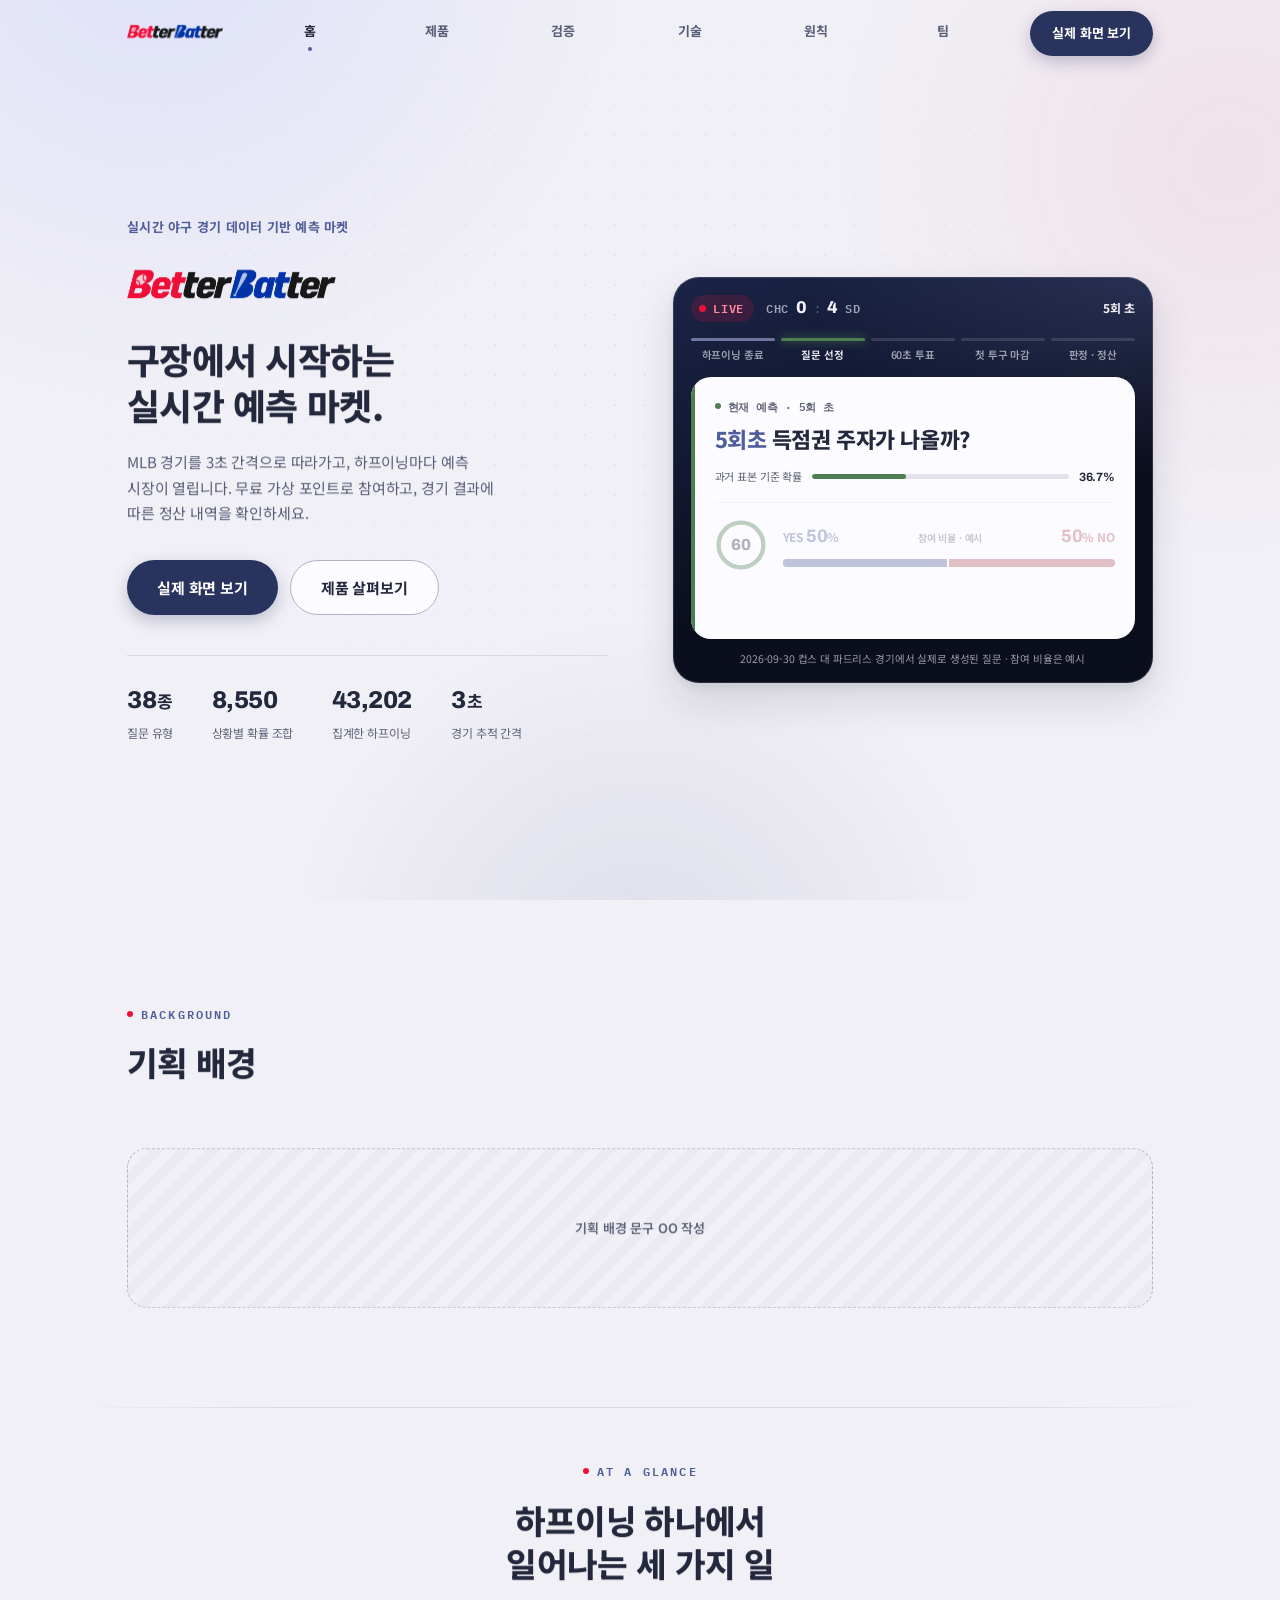
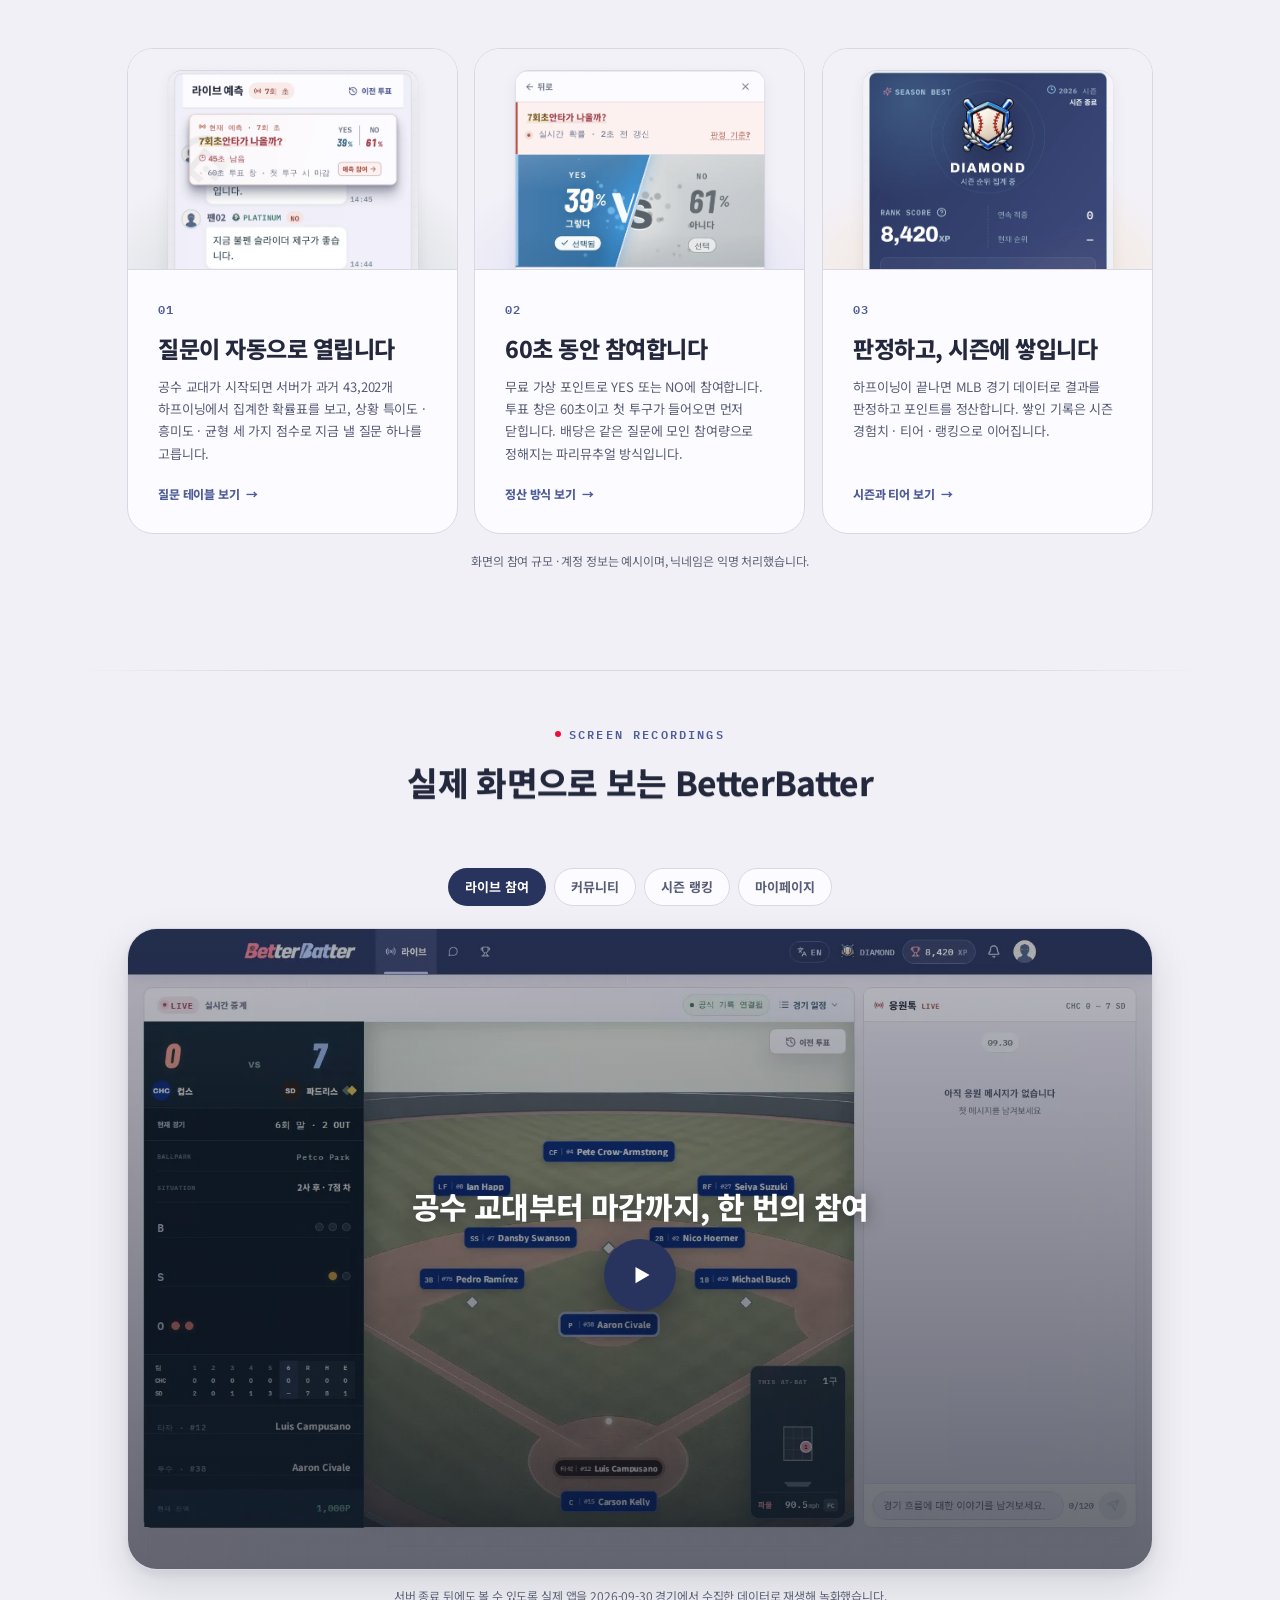
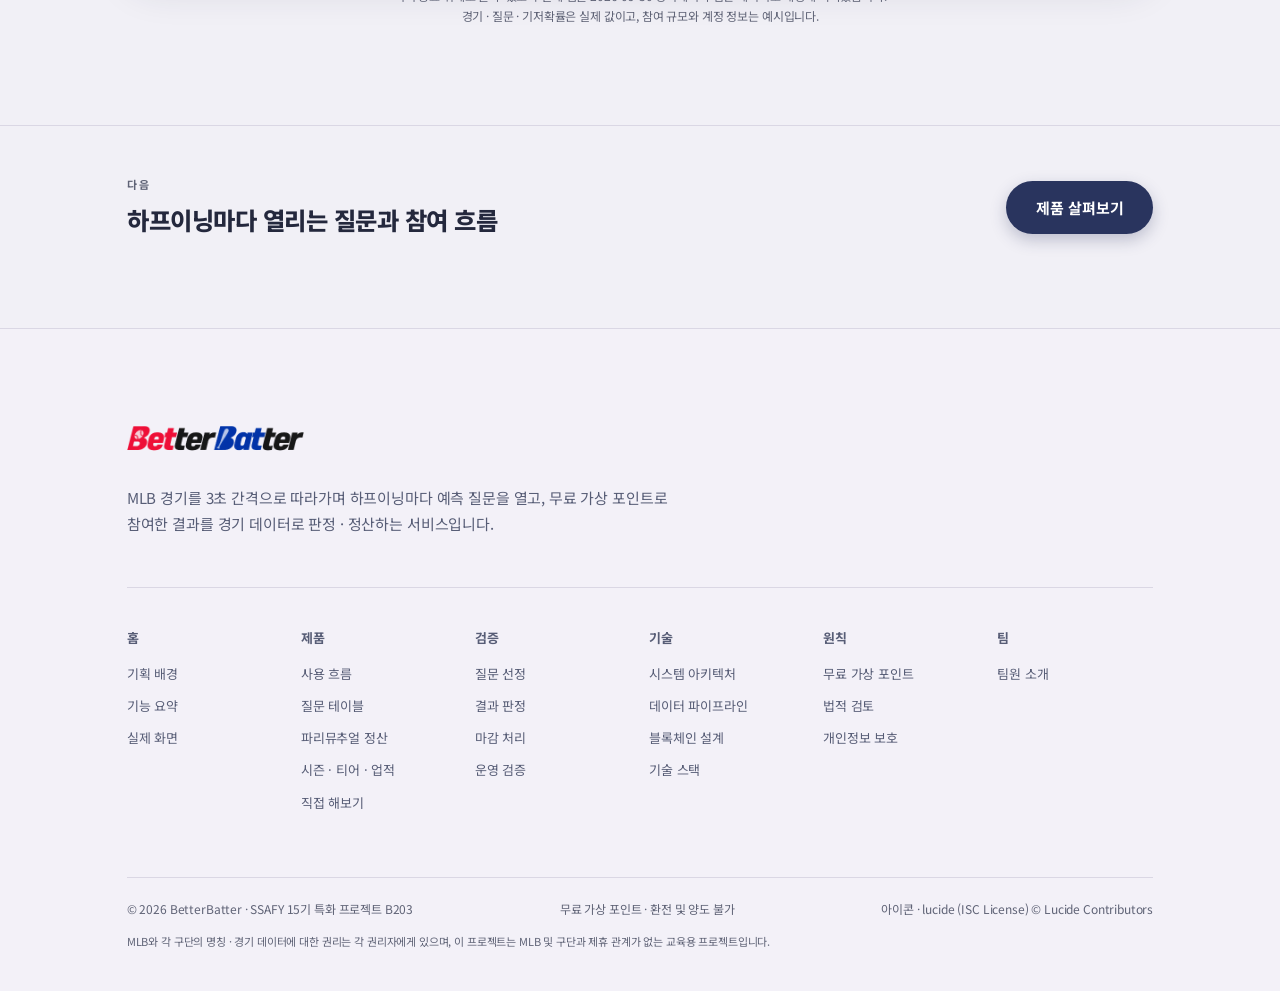
==== commit 46797cd2: "fix: 질문 테이블 표기와 발생 비율순 정렬, 스위치 위치 수정" ====
--- a/index.html
+++ b/index.html
@@ -149,7 +149,7 @@
                 공수 교대가 시작되면 서버가 과거 43,202개 하프이닝에서 집계한 확률표를 보고,
                 상황 특이도 · 흥미도 · 균형 세 가지 점수로 지금 낼 질문 하나를 고릅니다.
               </span>
-              <span class="glance__more">질문 38종 보기</span>
+              <span class="glance__more">질문 테이블 보기</span>
             </span>
           </a>
 
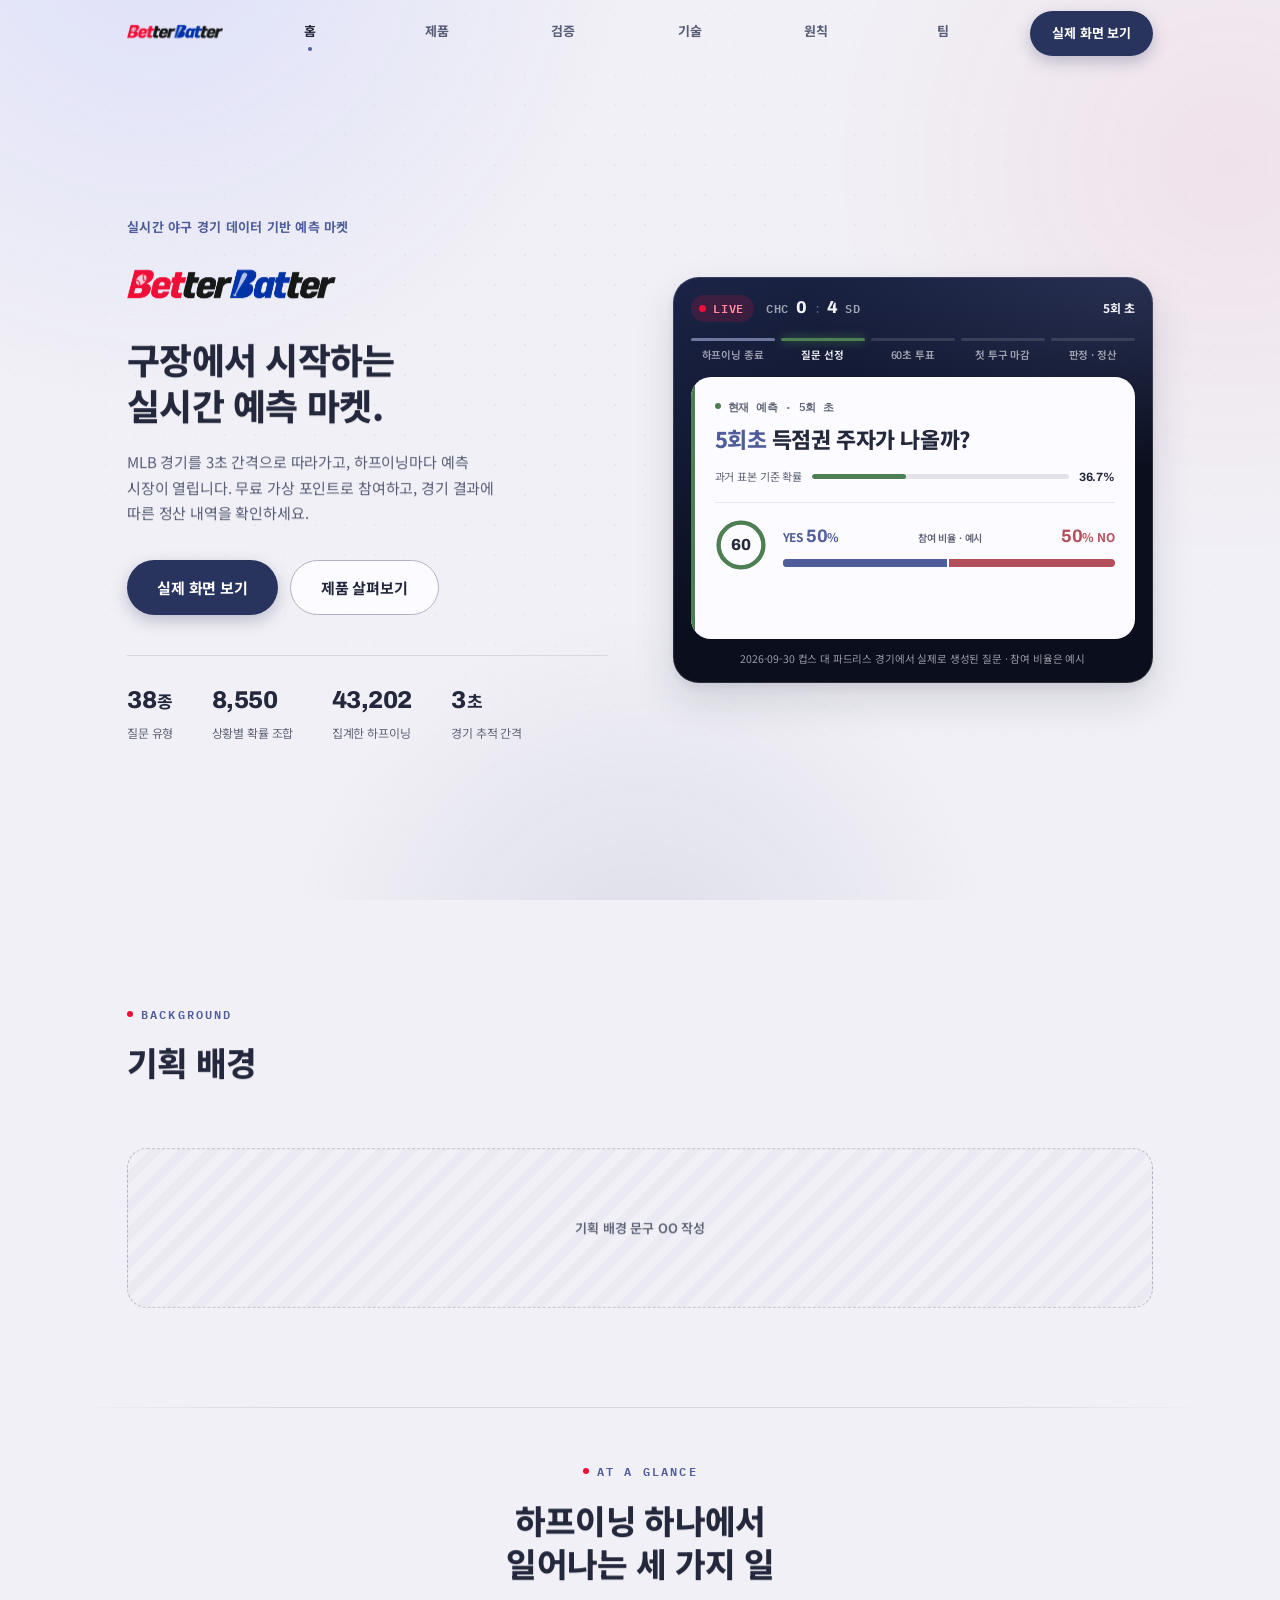
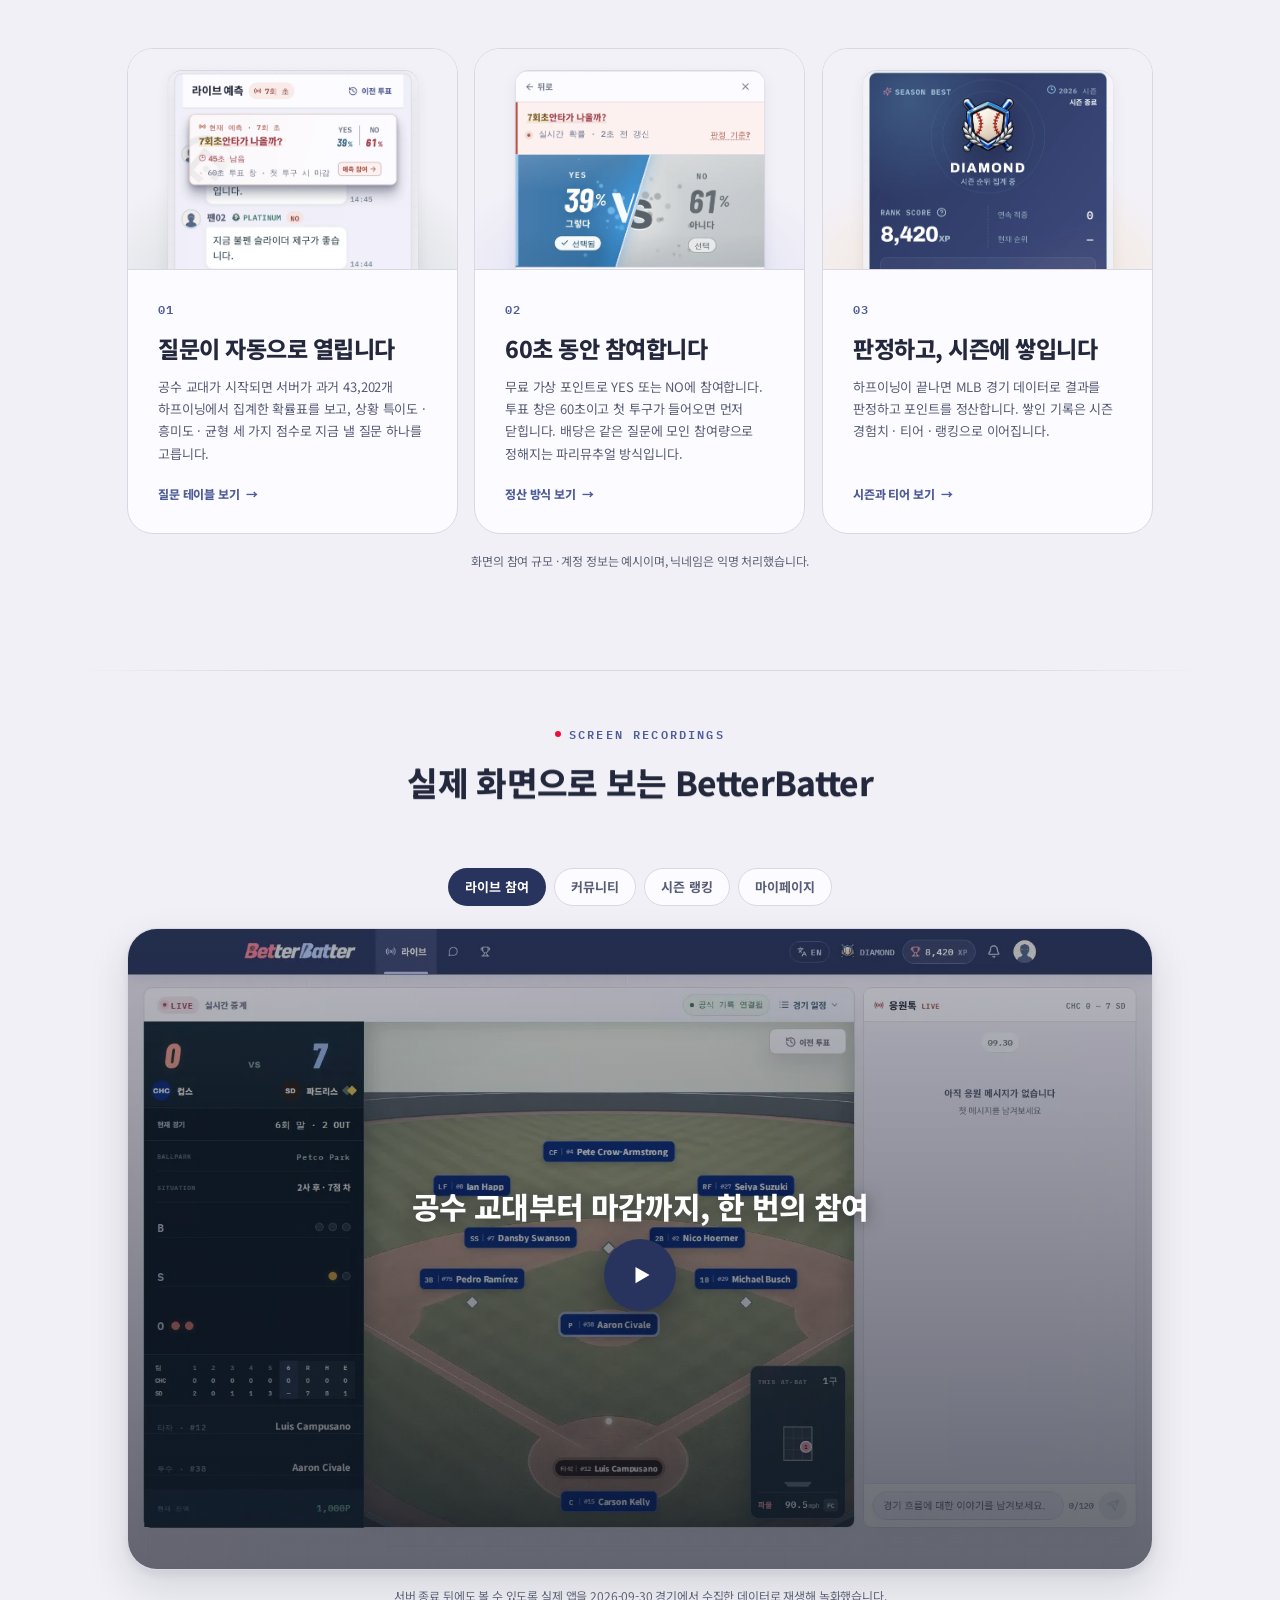
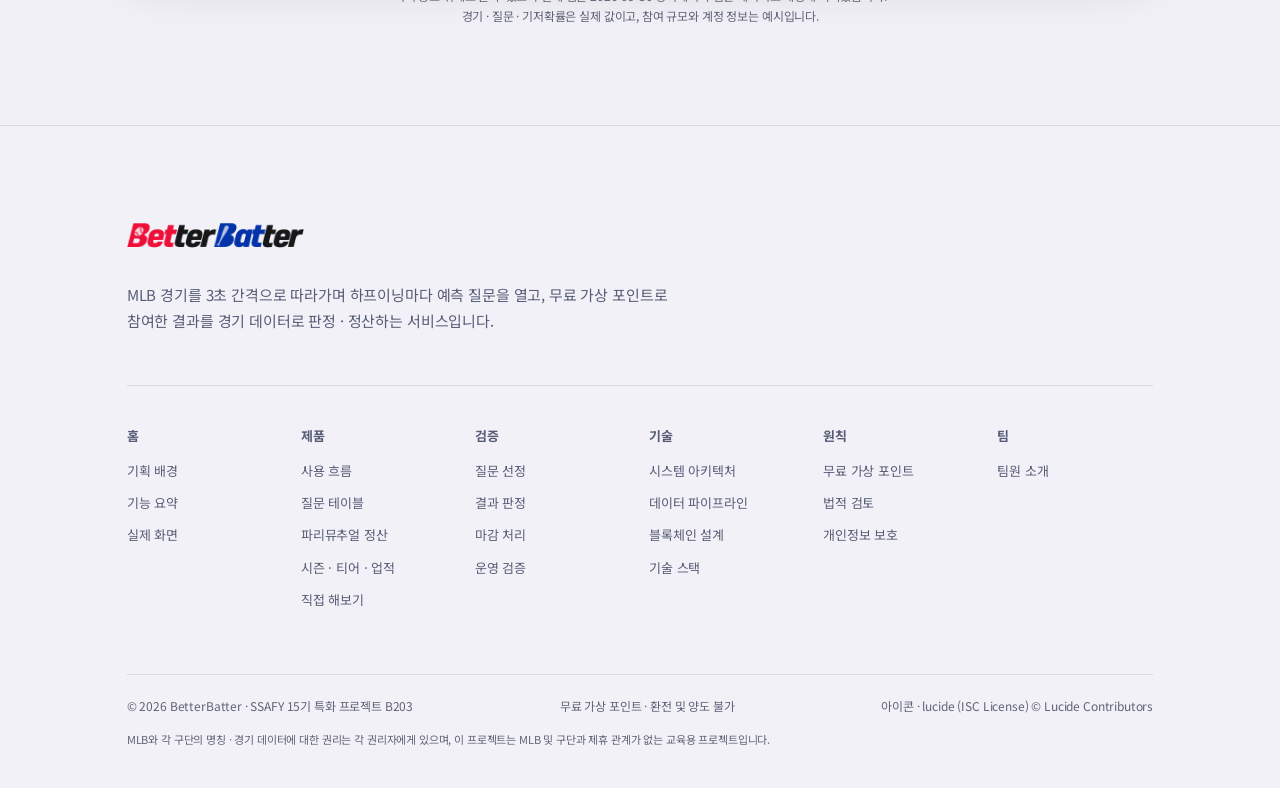
==== commit 5fa6fd8d: "refactor: 모든 페이지 하단의 다음 페이지 안내 제거" ====
--- a/index.html
+++ b/index.html
@@ -224,21 +224,6 @@
       </div>
     </section>
 
-    <!-- ══════════════════════════════════════════════════════════
-         다음 페이지로
-         ══════════════════════════════════════════════════════════ -->
-    <section class="page-next">
-      <div class="shell shell--wide">
-        <div class="page-next__inner" data-reveal="fade">
-          <div>
-            <p class="page-next__label">다음</p>
-            <p class="page-next__title">하프이닝마다 열리는 질문과 참여 흐름</p>
-          </div>
-          <a class="btn btn--solid btn--lg" href="product.html">제품 살펴보기</a>
-        </div>
-      </div>
-    </section>
-
   </main>
 
   <footer class="site-footer"></footer>
--- a/css/base/02-layout.css
+++ b/css/base/02-layout.css
@@ -496,36 +496,6 @@
   gap: 8px;
 }
 
-/* 페이지 사이 이동 — 각 페이지 맨 아래 */
-.page-next {
-  padding-block: calc(var(--section-gap) * 0.5) clamp(56px, 7vw, 96px);
-  border-top: 1px solid var(--color-border);
-}
-
-.page-next__inner {
-  display: flex;
-  align-items: center;
-  justify-content: space-between;
-  flex-wrap: wrap;
-  gap: 20px;
-}
-
-.page-next__label {
-  font-size: var(--font-micro);
-  font-weight: 700;
-  letter-spacing: var(--tracking-eyebrow);
-  text-transform: uppercase;
-  color: var(--color-text-tertiary);
-}
-
-.page-next__title {
-  margin-top: 8px;
-  font-size: clamp(20px, 1.9vw, 26px);
-  font-weight: 800;
-  letter-spacing: var(--tracking-tight);
-  word-break: keep-all;
-}
-
 /* --------------------------------------------------------------------------
    섹션 셸
    -------------------------------------------------------------------------- */
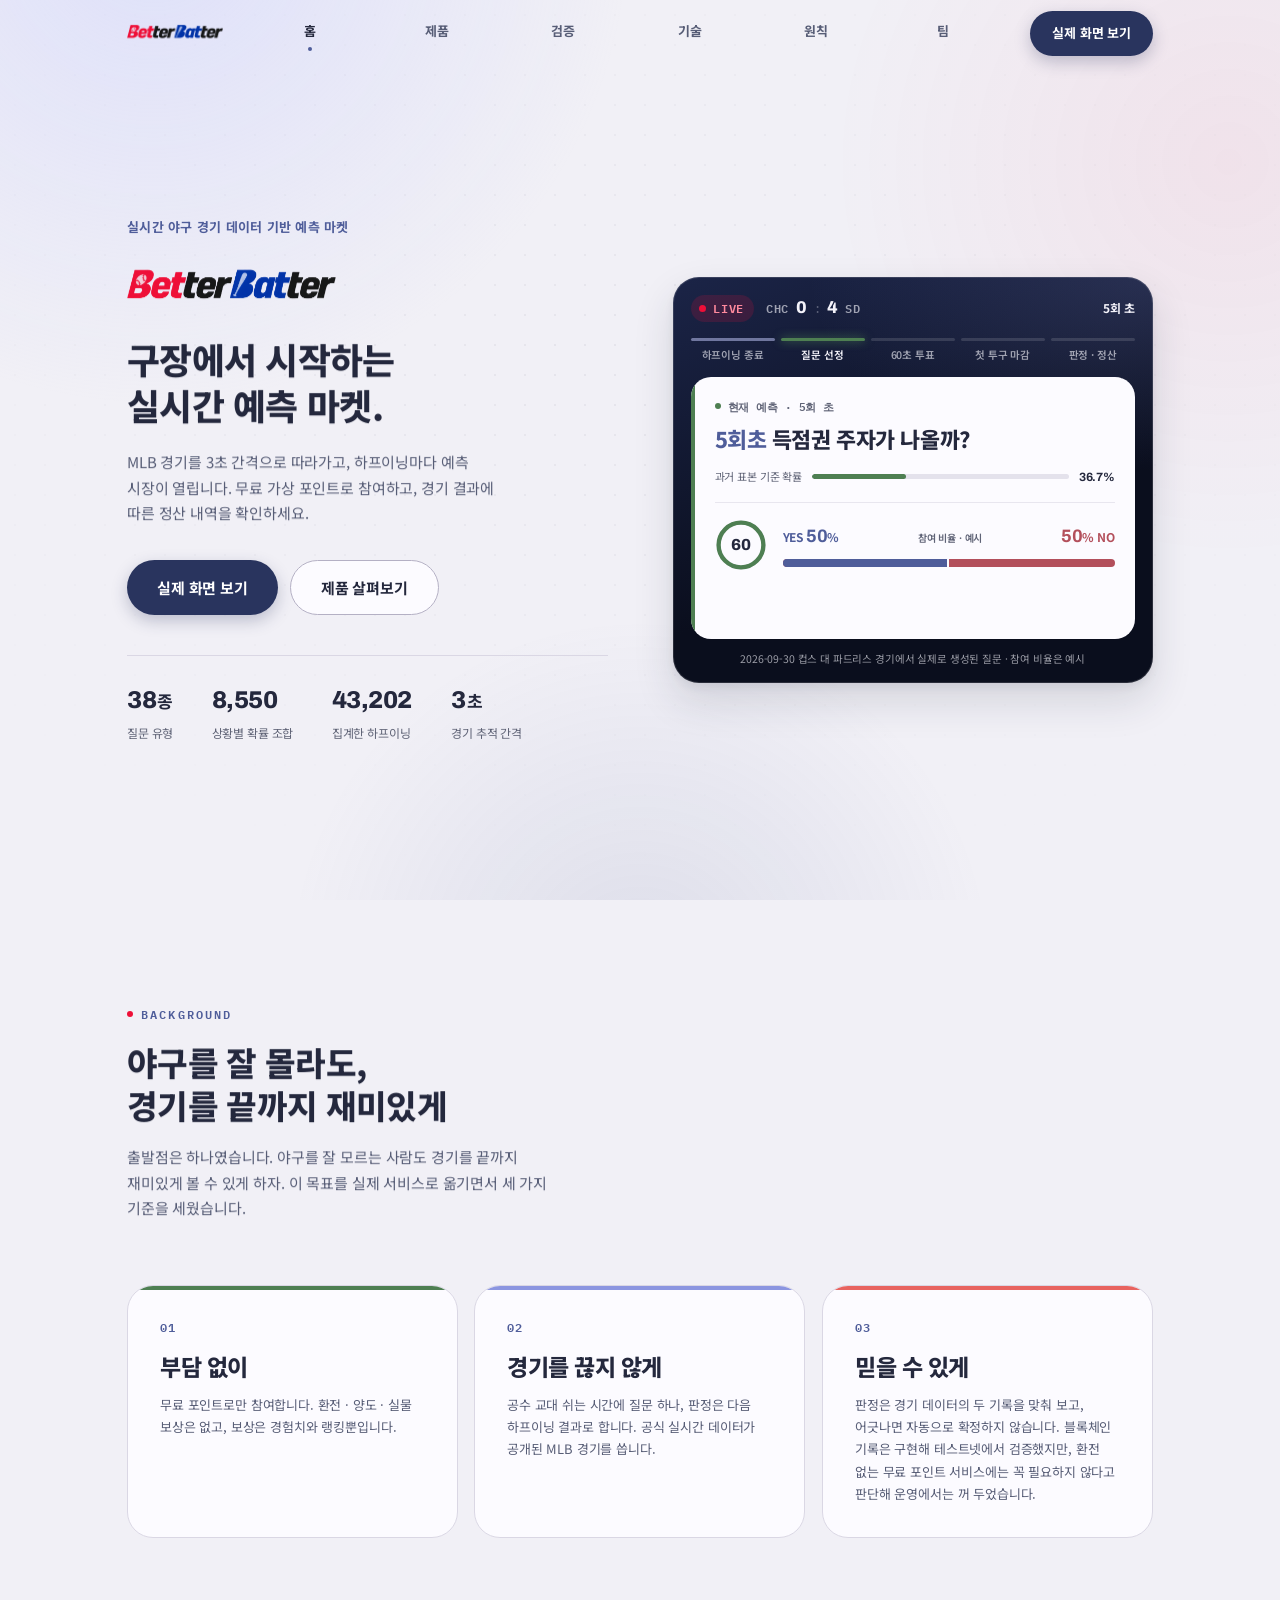
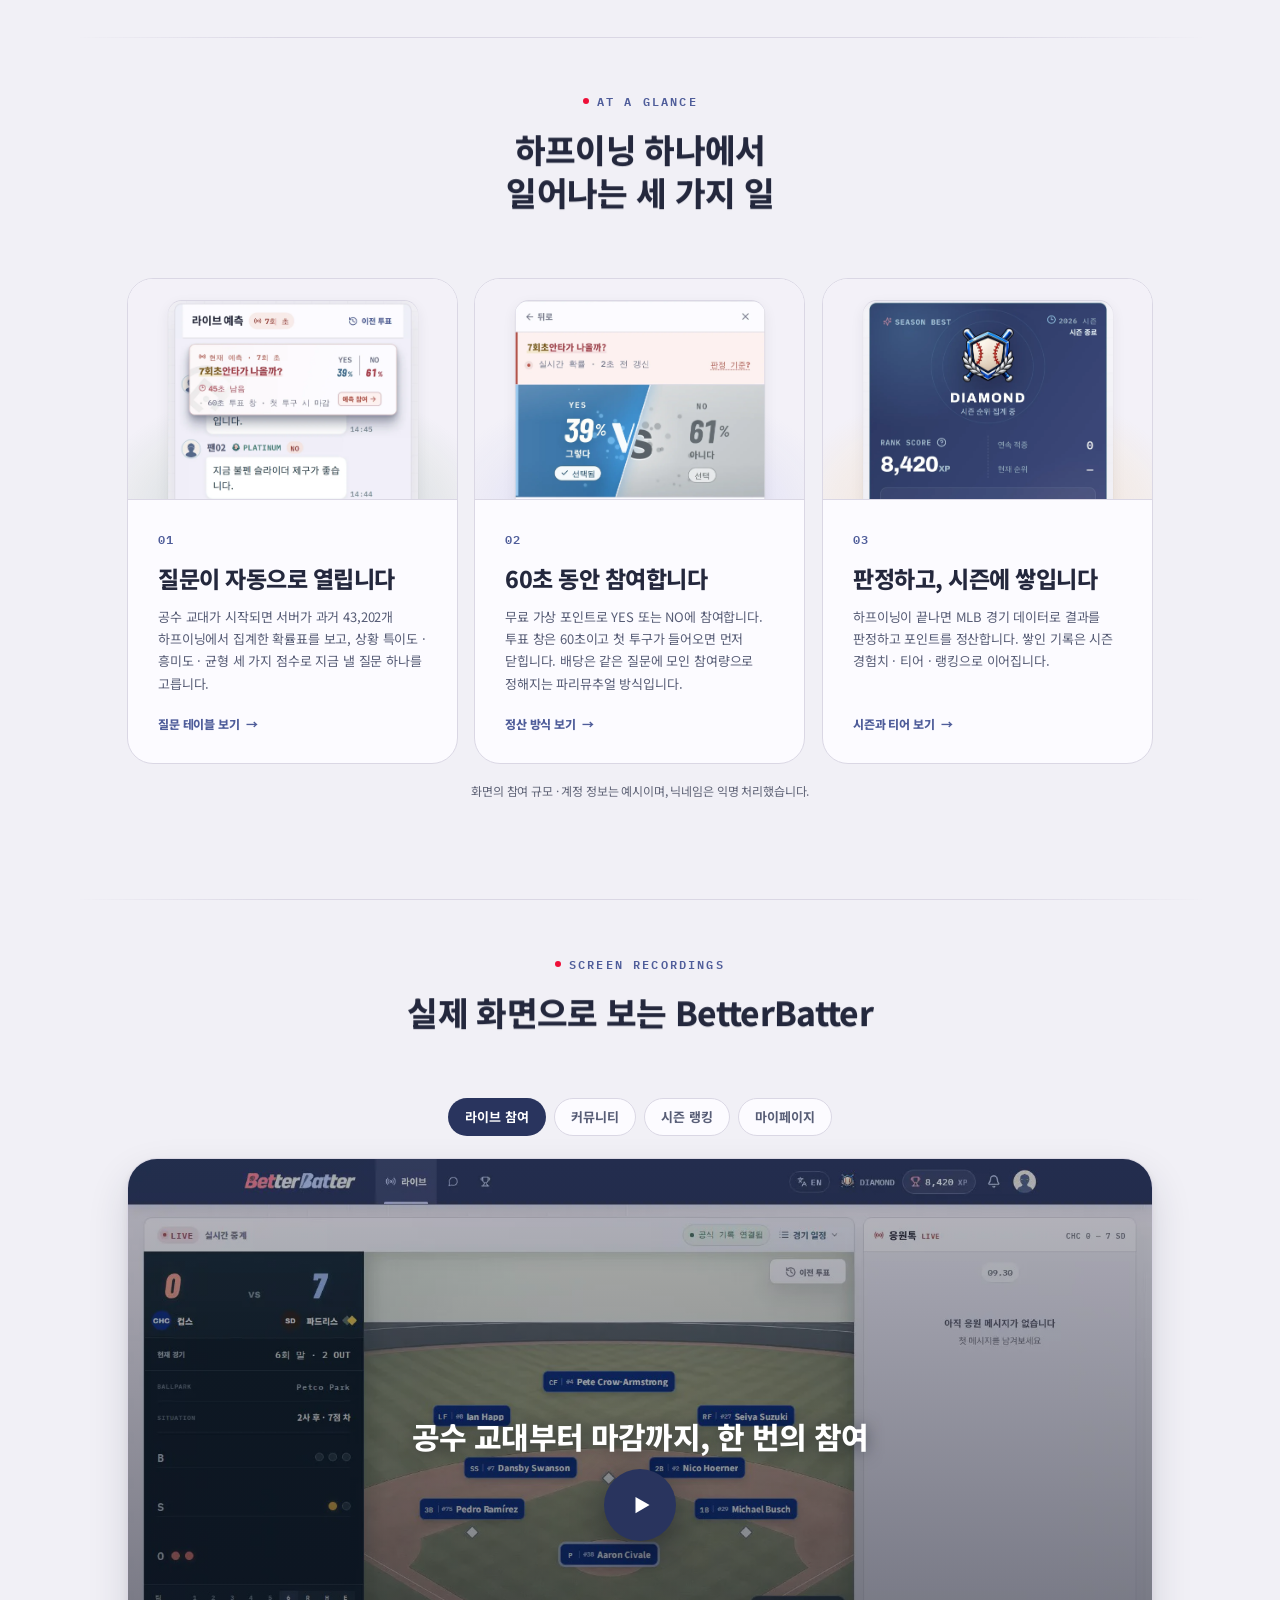
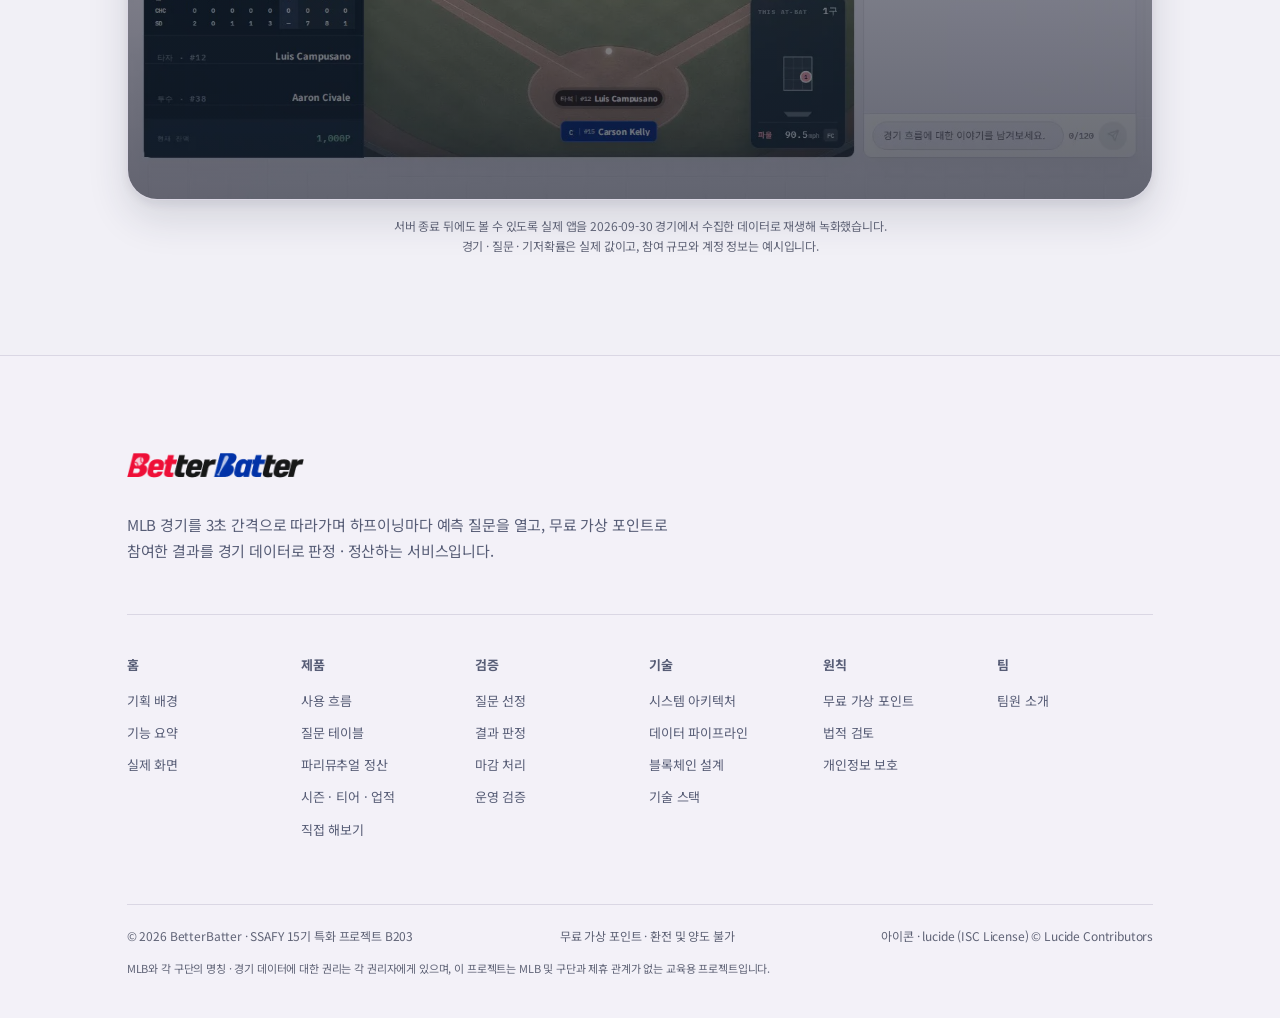
==== commit 400d1215: "feat: 홈 기획 배경 작성" ====
--- a/index.html
+++ b/index.html
@@ -46,6 +46,7 @@
   <link rel="stylesheet" href="css/base/04-components.css">
   <link rel="stylesheet" href="css/base/05-closing.css">
   <link rel="stylesheet" href="css/pages/home/hero.css">
+  <link rel="stylesheet" href="css/pages/home/why.css">
   <link rel="stylesheet" href="css/pages/home/glance.css">
   <link rel="stylesheet" href="css/pages/home/film.css">
 
@@ -121,9 +122,13 @@
       <div class="shell shell--wide">
         <div class="section-head" data-reveal-group>
           <p class="eyebrow" data-reveal="fade">Background</p>
-          <h2 class="section-title" data-reveal>기획 배경</h2>
-        </div>
-        <div class="placeholder" data-reveal>기획 배경 문구 OO 작성</div>
+          <h2 class="section-title" data-reveal>야구를 잘 몰라도,<br>경기를 끝까지 재미있게</h2>
+          <p class="section-lead" data-reveal>
+            출발점은 하나였습니다. 야구를 잘 모르는 사람도 경기를 끝까지 재미있게 볼 수 있게 하자.
+            이 목표를 실제 서비스로 옮기면서 세 가지 기준을 세웠습니다.
+          </p>
+        </div>
+        <ol class="why" aria-label="서비스를 만들며 세운 세 가지 기준"></ol>
       </div>
     </section>
 
--- a/css/pages/home/why.css
+++ b/css/pages/home/why.css
@@ -0,0 +1,58 @@
+/* ==========================================================================
+   pages/home/why.css — 홈: 기획 배경
+   목표 한 줄(섹션 머리) 아래에 세 가지 기준 카드를 둔다.
+   카드 위 색 띠는 --tone (home.data.js 의 WHY.tone)
+   ========================================================================== */
+
+.why {
+  display: grid;
+  grid-template-columns: repeat(auto-fit, minmax(min(100%, 280px), 1fr));
+  gap: 16px;
+  margin: 0;
+  padding: 0;
+  list-style: none;
+}
+
+.why__card {
+  --tone: var(--market-coral);
+  position: relative;
+  display: flex;
+  flex-direction: column;
+  padding: clamp(24px, 2.8vw, 32px);
+  border-radius: var(--radius-xl);
+  border: 1px solid var(--color-border);
+  background: var(--color-surface);
+  overflow: hidden;
+}
+
+.why__card::before {
+  content: "";
+  position: absolute;
+  inset: 0 0 auto;
+  height: 4px;
+  background: var(--tone);
+}
+
+.why__num {
+  font-family: var(--font-mono);
+  font-size: var(--font-caption);
+  font-weight: 600;
+  letter-spacing: 0.1em;
+  color: var(--color-text-accent);
+}
+
+.why__title {
+  display: block;
+  margin-top: 12px;
+  font-size: clamp(19px, 1.9vw, 23px);
+  font-weight: 800;
+  letter-spacing: var(--tracking-tight);
+  color: var(--color-text-primary);
+}
+
+.why__body {
+  margin: 10px 0 0;
+  font-size: var(--font-label);
+  line-height: var(--leading-relaxed);
+  color: var(--color-text-secondary);
+}
